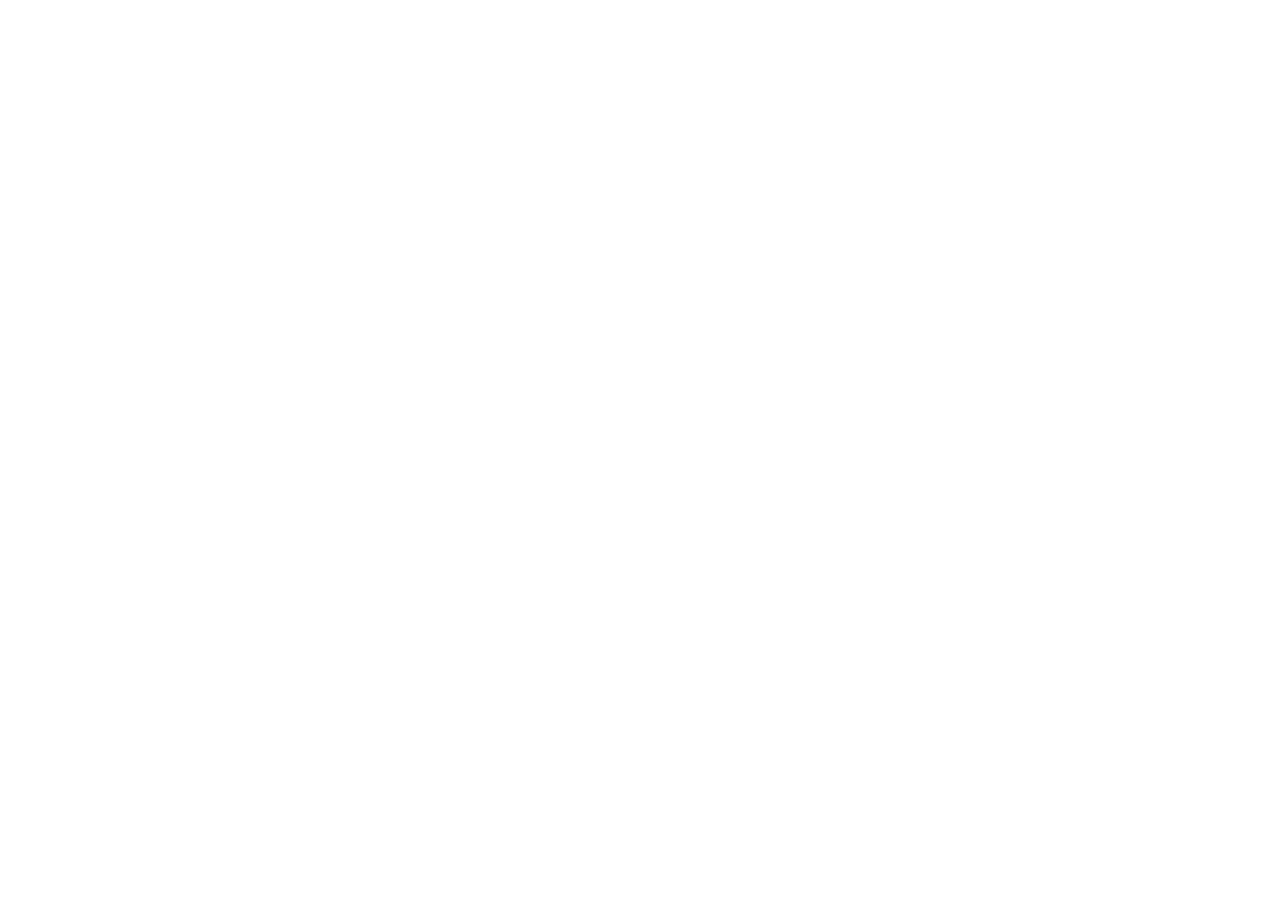
==== index.html @ 4b939499 "" ====
<html>
  <head>
    <script src="https://cdnjs.cloudflare.com/ajax/libs/p5.js/0.7.1/p5.min.js"></script>
    <script src="https://cdnjs.cloudflare.com/ajax/libs/p5.js/0.7.1/addons/p5.dom.min.js"></script>
    <script src="https://cdnjs.cloudflare.com/ajax/libs/p5.js/0.7.1/addons/p5.sound.min.js"></script>
    <link rel="stylesheet" type="text/css" href="style.css">
  </head>
  <body>
    <script src="sketch.js"></script>
  </body>
</html>
---- style.css ----
html, body {
  margin: 0;
  padding: 0;
}
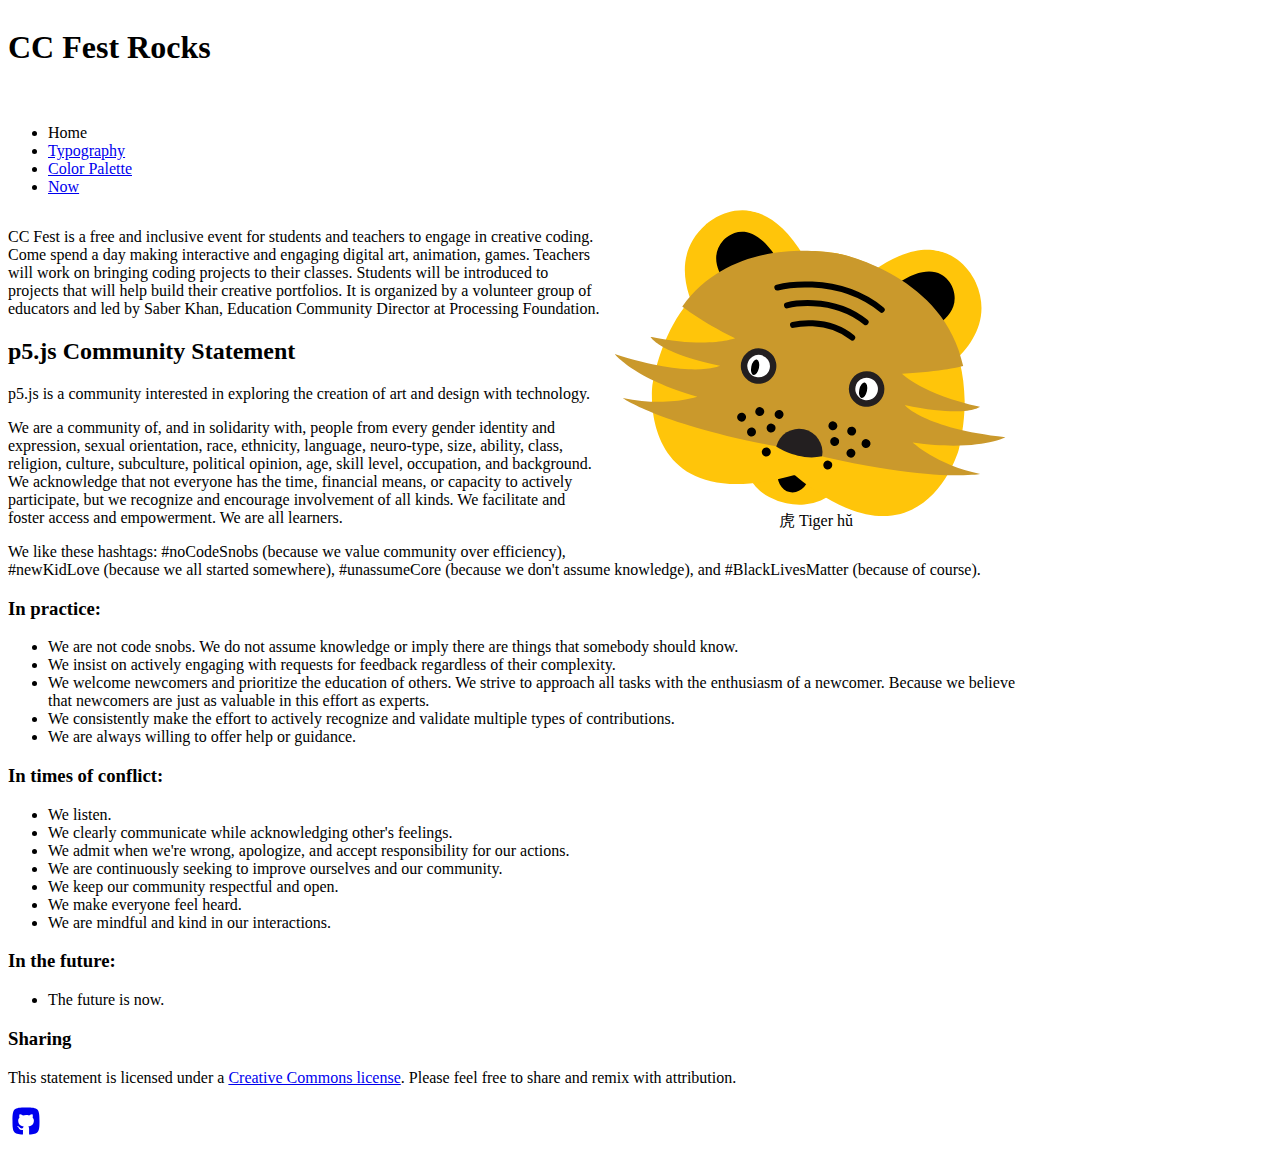
==== commit 9ae489ac: "🍉🍔 Checkpoint ./index.html:1792996/10793 ./.glitch-assets:1792996/2345 ./style.css:1792996/4829" ====
--- a/index.html
+++ b/index.html
@@ -1,11 +1,253 @@
-<html>
+<!doctype html>
+
+<html lang="en">
+
   <head>
-    <script src="https://cdnjs.cloudflare.com/ajax/libs/p5.js/0.7.1/p5.min.js"></script>
-    <script src="https://cdnjs.cloudflare.com/ajax/libs/p5.js/0.7.1/addons/p5.dom.min.js"></script>
-    <script src="https://cdnjs.cloudflare.com/ajax/libs/p5.js/0.7.1/addons/p5.sound.min.js"></script>
-    <link rel="stylesheet" type="text/css" href="style.css">
+    <meta charset="utf-8">
+    <meta name="viewport" content="width=device-width, initial-scale=1.0" />
+    <link rel="stylesheet" href="css/styles.css">
+    <title>CC Fest</title>
+
+    <style>
+    
+      body {
+        display: grid;
+        grid-template-columns: 1fr;
+        grid-template-areas: 
+          "🐈"
+          "🐱"
+          "🎃"
+          "🦶";
+        min-height: 100vh;
+        max-width: 80vw;
+      }
+
+      @media (min-width: 30em) {
+        body {
+        grid-template-columns: 1fr 3fr 2fr;
+        grid-template-areas: 
+          "🐈 🐈 🌝"
+          "🐱 🐱 🐅"
+          "🎃 🎃 🎃"
+          "🦶 🦶 🦶";
+        }
+      }
+
+      header {
+        grid-area: 🐈;
+      }
+
+      .moon {
+        grid-area: 🌝;
+      }
+      nav {
+        grid-area: 🐱;
+      }
+
+      main {
+        grid-area: 🎃;
+       
+      }
+      
+      footer {
+        grid-area: 🦶;
+      }
+
+      .moon {
+        width: 100px;
+        height: 100px;
+        z-index: 10;
+        background-color: var(--color-lilac);
+        border-radius: var(--border-radius-circle);
+        animation: moon-rise var(--duration-long) ease-in;
+      }
+
+      figure {
+        float: right;
+        margin: 1em;
+        shape-margin: 3em;
+        /* shape-outside: circle(); */
+        shape-outside: url(tiger.svg);
+      }
+
+      figcaption {
+        font-size: var(--font-size);
+        text-align: center;
+      }
+
+      .tiger {
+        width: 125px;
+        animation: tiger-head 3s ease;
+        transform: rotate(12deg);
+      }
+
+      @media (min-width: 30em)  {
+        .tiger {
+          width: 400px;
+        }
+
+        figcaption {
+          font-size: var(--font-size-display);
+        }
+      }  
+
+      @media (prefers-reduced-motion: reduce) {
+        .moon {
+        animation: none;
+        }
+      }
+
+      @keyframes moon-rise {
+      from {
+        opacity: 0;
+        transform: translateX(0px) translateY(-200px);
+      }
+
+      to {
+        opacity: 1;
+        transform: translateX(0px) translateY(0px);
+      }
+      }
+
+      @keyframes tiger-head {
+      from {
+        transform: scale(0.4) rotate(0deg);
+      }
+
+      to {
+        transform: scale(1) rotate(12deg);
+        }
+      }
+    
+    </style>
+
   </head>
+
   <body>
-    <script src="sketch.js"></script>
+   	
+    <header>
+      <h1>CC Fest Rocks</h1>
+    </header>
+    
+    <nav>
+      <ul>
+        <li>Home</li>
+        <li><a href="typography/index.html">Typography</a></li>
+        <li><a href="colors/index.html">Color Palette</a></li>
+        <li><a href="now/index.html">Now</a></li>
+      </ul>
+    </nav>
+
+    <main>
+        <figure>
+         
+            <svg class="tiger" data-name="tiger" xmlns="http://www.w3.org/2000/svg" viewBox="0 0 133.64 93.06">
+              <g class="ear-left">
+                <path class="ear-left-outer" d="M30.63,43.81s-23.1-18-9.72-36.26c0,0,15.91-22.75,40.08,10.74Z" fill="#ffc50a"/>
+                <path class="ear-left-inner" d="M34.23,27.22S22.55,20.3,27.77,11.4c0,0,6.15-11.07,19.16,2.76Z"/>
+              </g>
+              <g class="ear-right">
+                <path class="ear-right-outer" d="M103.32,43.81s23.09-18,9.71-36.26c0,0-15.91-22.75-40.07,10.74Z" fill="#ffc50a"/>
+                <path class="ear-right-inner" d="M99.71,27.22s11.69-6.92,6.47-15.82c0,0-6.16-11.07-19.17,2.76Z"/>
+              </g>
+              <ellipse cx="66.54" cy="81.77" rx="15.71" ry="11.3" fill="#ffc50a"/>
+              <ellipse class="tongue" cx="66.88" cy="82.83" rx="5.33" ry="6.33"/>
+              <path class="face-fur" d="M67.31,83.2c-48.9,25.67-52.74-19.62-52.74-19.62C13.51,7.22,66.9,7.83,66.9,7.83h-.54s53.89-.61,52.84,55.75c0,0-3,45.29-51.89,19.63Z" fill="#ffc50a"/>
+              <path class="face" d="M66.44,74.92c45,1.87,61.45-4.91,61.45-4.91-15,0-24.25-5.61-24.25-5.61,21.75-1.4,30-8.18,30-8.18-27.42,2.8-35.25-3.51-35.25-3.51,21.25,0,24.75-4.67,24.75-4.67-19.5,0-27.75-5.38-27.75-5.38,12.75-3.27,19.45-6.73,19.45-6.73-12.51-28.48-48-28.1-48-28.1h.06s-35.54-.38-48,28.1c0,0,6.7,3.46,19.45,6.73,0,0-8.25,5.38-27.75,5.38,0,0,3.5,4.67,24.75,4.67,0,0-7.83,6.31-35.25,3.51,0,0,8.25,6.78,30,8.18C30,64.4,20.75,70,5.75,70c0,0,15.75,6.78,60.75,4.91Z" fill="#ca992c"/>
+              <g class="stripes">
+                <path d="M48.64,23.16s17.91-9,35.67,0" fill="none" stroke="#000" stroke-linecap="round" stroke-miterlimit="10" stroke-width="2"/>
+                <path d="M53.05,28.33s13.48-6.77,26.86,0" fill="none" stroke="#000" stroke-linecap="round" stroke-miterlimit="10" stroke-width="2"/>
+                <path d="M56.37,34.29s10.15-5.1,20.22,0" fill="none" stroke="#000" stroke-linecap="round" stroke-miterlimit="10" stroke-width="2"/>
+              </g>
+              <g class="eye-left">
+                <circle class="pupil-left" cx="47.98" cy="50.12" r="5.94" fill="#231f20"/>
+                <ellipse class="sclera-left" cx="47.98" cy="50.12" rx="3.79" ry="3.74" fill="#fff"/>
+                <ellipse class="eyelid-left" cx="46.93" cy="50.76" rx="1.3" ry="2.63"/>
+              </g>
+              <path class="nose" d="M75,75.21a7.84,7.84,0,0,0-15.67,0S67.58,78.59,75,75.21Z" fill="#231f20"/>
+              <g class="whiskers-left">
+                <g>
+                  <circle cx="56.36" cy="69.51" r="1.5"/>
+                  <circle cx="58.03" cy="64.5" r="1.5"/>
+                  <circle cx="51.52" cy="64.92" r="1.5"/>
+                  <circle cx="50.24" cy="72.17" r="1.5"/>
+                  <circle cx="45.97" cy="68" r="1.5"/>
+                </g>
+                <circle cx="56.46" cy="77.67" r="1.5"/>
+              </g>
+              <g class="whiskers-right">
+                <circle cx="77.46" cy="77.67" r="1.5"/>
+                <g>
+                  <circle cx="78.08" cy="69.51" r="1.5"/>
+                  <circle cx="76.41" cy="64.5" r="1.5"/>
+                  <circle cx="82.92" cy="64.92" r="1.5"/>
+                  <circle cx="84.2" cy="72.17" r="1.5"/>
+                  <circle cx="88.47" cy="68" r="1.5"/>
+                </g>
+              </g>
+              <g class="eye-right">
+                <circle class="pupil-right" cx="84.88" cy="50.12" r="5.94" fill="#231f20"/>
+                <ellipse class="sclera-right" cx="84.88" cy="50.12" rx="3.79" ry="3.74" fill="#fff"/>
+                <ellipse class="eyelid-right" cx="83.82" cy="50.76" rx="1.3" ry="2.63"/>
+              </g>
+          </svg>
+    
+          <figcaption>虎 Tiger hŭ</figcaption>
+          </figure>
+        <p>CC Fest is a free and inclusive event for students and teachers to engage in creative coding. Come spend a day making interactive and engaging digital art, animation, games. Teachers will work on bringing coding  projects to their classes. Students will be introduced to projects that will help build their creative portfolios. It is organized by a volunteer group of educators and led by Saber Khan, Education Community Director at Processing Foundation. </p>
+
+        <h2 class="community-title">p5.js Community Statement </h2>
+        <p>p5.js is a community interested in exploring the creation of art and design with technology.</p>
+
+        <p>We are a community of, and in solidarity with, people from every gender identity and expression, sexual orientation, race, ethnicity, language, neuro-type, size, ability, class, religion, culture, subculture, political opinion, age, skill level, occupation, and background. We acknowledge that not everyone has the time, financial means, or capacity to actively participate, but we recognize and encourage involvement of all kinds. We facilitate and foster access and empowerment. We are all learners.
+        </p>
+
+        <p>We like these hashtags: #noCodeSnobs (because we value community over efficiency), #newKidLove (because we all started somewhere), #unassumeCore (because we don't assume knowledge), and #BlackLivesMatter (because of course).
+        </p>
+
+        <h3 id="in-practice">In practice:</h3>
+        <ul aria-labelledby="in-practice">
+          <li> We are not code snobs. We do not assume knowledge or imply there are things that somebody should know.  </li>
+          <li>We insist on actively engaging with requests for feedback regardless of their complexity. </li>
+          <li>We welcome newcomers and prioritize the education of others. We strive to approach all tasks with the enthusiasm of a newcomer. Because we believe that newcomers are just as valuable in this effort as experts. </li>
+          <li>We consistently make the effort to actively recognize and validate multiple types of contributions. </li>
+          <li>We are always willing to offer help or guidance. </li>
+        </ul>
+
+        <h3 id="in-conflict">In times of conflict:</h3>
+        <ul aria-labelledby="in-conflict">
+          <li>We listen.</li>
+          <li>We clearly communicate while acknowledging other's feelings.</li>
+          <li>We admit when we're wrong, apologize, and accept responsibility for our actions.</li>
+          <li>We are continuously seeking to improve ourselves and our community.</li>
+          <li>We keep our community respectful and open. </li>
+          <li>We make everyone feel heard.</li>
+          <li>We are mindful and kind in our interactions.</li>
+        </ul>
+
+        <h3 id="in-future">In the future:</h3>
+        <ul aria-labelledby="in-future">
+          <li>The future is now.</li>
+        </ul>
+
+        <h3 id="sharing">Sharing</h3>
+        <p>This statement is licensed under a <a href="https://creativecommons.org/licenses/by-sa/4.0/">Creative Commons license</a>. Please feel free to share and remix with attribution.</p>
+      
+        
+    </main>
+    <aside>
+        <div class="moon" aria-hidden="true"></div>
+    </aside>
+    <footer>
+        <a href="https://github.com/scottgruber/ccfest-2019">
+        <svg xmlns="http://www.w3.org/2000/svg" width="36" height="36" fill="currentColor" fill-rule="evenodd" stroke-linejoin="round" stroke-miterlimit="1.414" aria-label="github" clip-rule="evenodd" viewBox="0 0 32 32">
+          <path d="M18.837 27.966C27.179 27.725 28 25.969 28 16 28 5 27 4 16 4S4 5 4 16c0 9.995.826 11.734 9.228 11.968a.503.503 0 00.1-.321c0-.25-.01-2.816-.015-3.699-3.037.639-3.678-1.419-3.678-1.419-.497-1.222-1.213-1.548-1.213-1.548-.991-.656.075-.643.075-.643 1.096.075 1.673 1.091 1.673 1.091.974 1.617 2.556 1.15 3.178.879.099-.683.381-1.15.693-1.414-2.425-.267-4.974-1.175-4.974-5.23 0-1.155.426-2.099 1.124-2.839-.113-.268-.487-1.344.107-2.8 0 0 .917-.285 3.003 1.084a10.755 10.755 0 012.734-.356c.927.004 1.861.121 2.734.356 2.085-1.369 3-1.084 3-1.084.596 1.456.221 2.532.108 2.8.7.74 1.123 1.684 1.123 2.839 0 4.065-2.553 4.96-4.986 5.221.392.327.741.973.741 1.96a1298.915 1298.915 0 01-.013 4.802c0 .109.029.224.095.319z"/>
+        </svg>
+      </a>
+    
+    
+      
+    </footer>
   </body>
-</html>
+
+</html>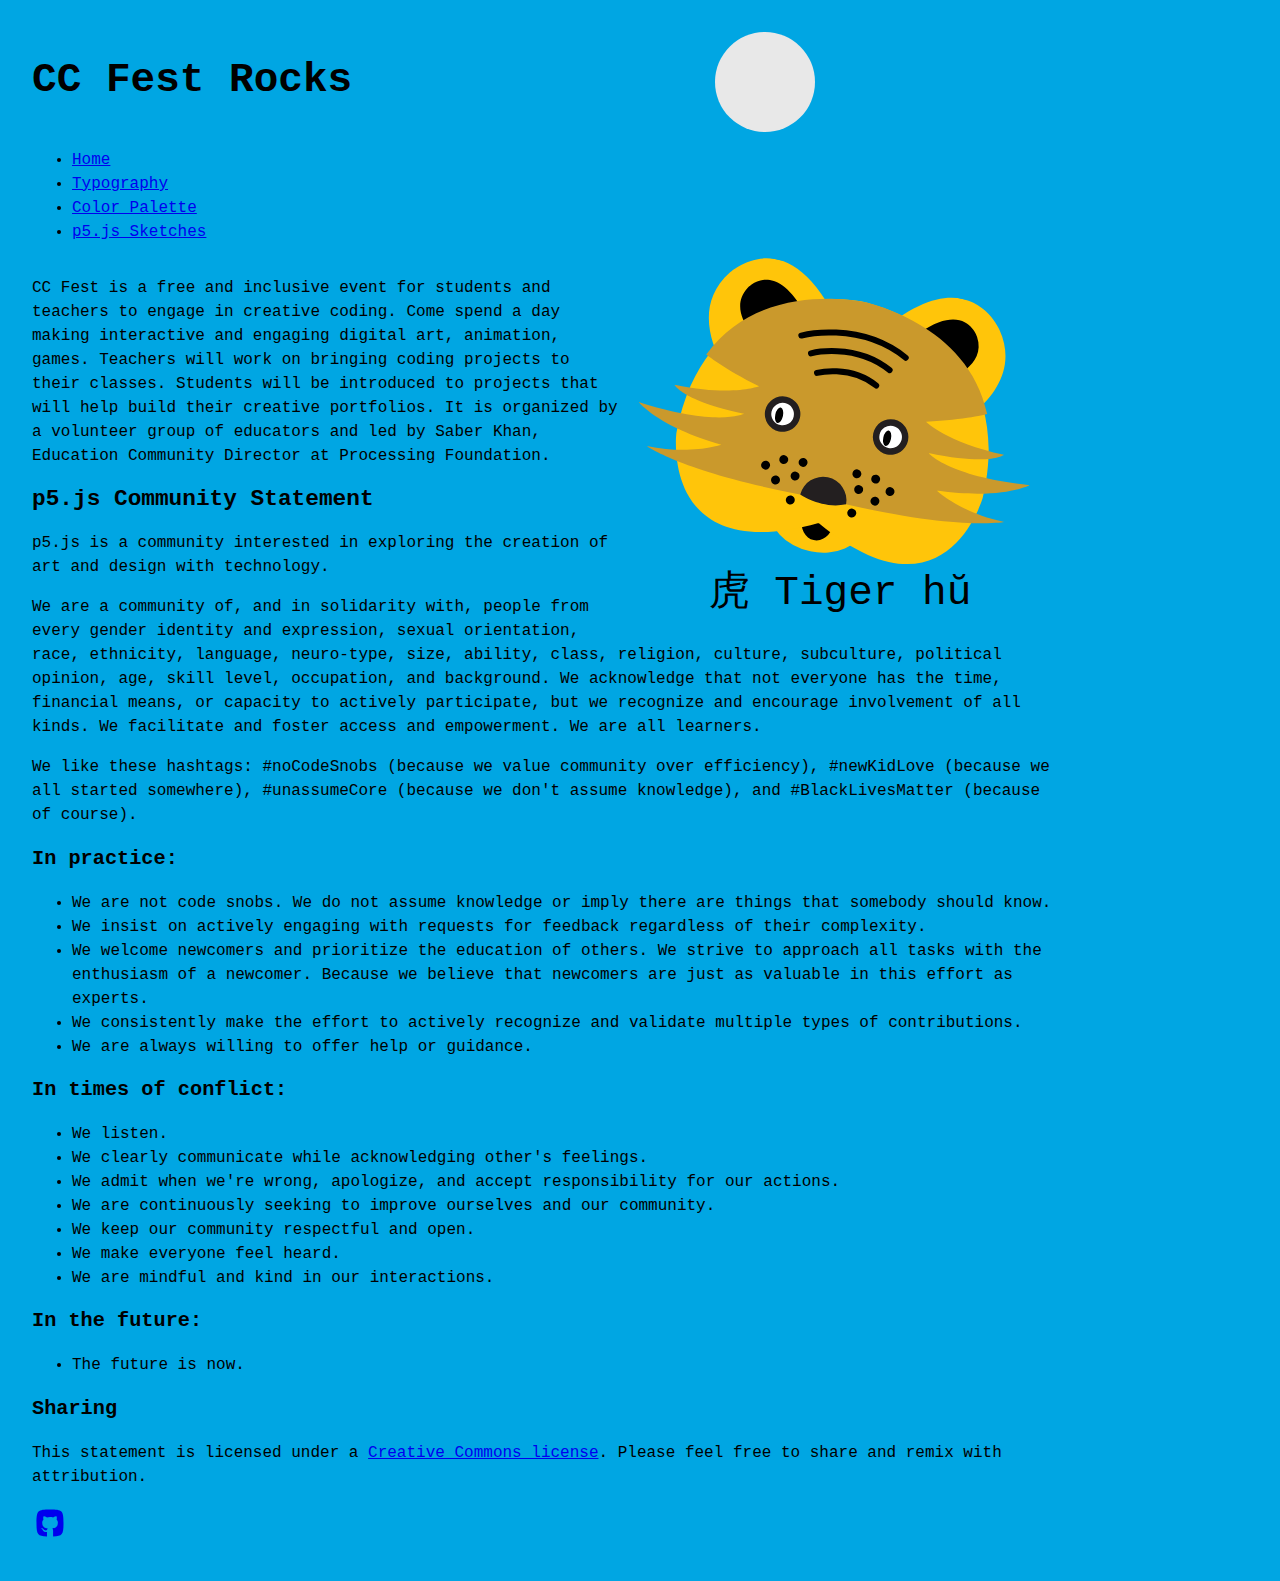
==== commit f203b537: "🏐👙 Checkpoint ./color.html:1792996/14954 ./typography.html:1792996/10833 ./index.html:1792996/474 ./" ====
--- a/index.html
+++ b/index.html
@@ -5,7 +5,7 @@
   <head>
     <meta charset="utf-8">
     <meta name="viewport" content="width=device-width, initial-scale=1.0" />
-    <link rel="stylesheet" href="css/styles.css">
+    <link rel="stylesheet" href="style.css">
     <title>CC Fest</title>
 
     <style>
@@ -67,7 +67,7 @@
         margin: 1em;
         shape-margin: 3em;
         /* shape-outside: circle(); */
-        shape-outside: url(tiger.svg);
+        shape-outside: url(assets/tiger.svg);
       }
 
       figcaption {
@@ -131,10 +131,10 @@
     
     <nav>
       <ul>
-        <li>Home</li>
-        <li><a href="typography/index.html">Typography</a></li>
-        <li><a href="colors/index.html">Color Palette</a></li>
-        <li><a href="now/index.html">Now</a></li>
+        <li><a href="index.html">Home</a></li>
+        <li><a href="typography.html">Typography</a></li>
+        <li><a href="color.html">Color Palette</a></li>
+        <li><a href="sketch.html">p5.js Sketches</a></li>
       </ul>
     </nav>
 
--- a/style.css
+++ b/style.css
@@ -0,0 +1,246 @@
+@charset "UTF-8";
+
+:root {
+
+  --color-blue: #00a6e3;
+  --color-lilac: #e8e8e8;
+  --color-electric-blue: #0096db;
+  --color-concord: #7d7d7d;
+  --color-tangerine: #ffd100;
+  --color-dark-pastel-green: #00bd30;
+  --color-reno-sand: #a6660f;
+  --color-golden-yellow: #ffde00;
+
+  --color-black: #000;
+  --color-black-90: #1a1a1a;
+  --color-black-80: #333;
+  --color-black-70: #4d4d4d;
+  --color-black-60: #666;
+  --color-black-50: #808080;
+  --color-black-40: #999;
+  --color-black-30: #b3b3b3;
+  --color-black-20: #ccc;
+  --color-black-10: #e6e6e6;
+  --color-white: #fff;
+  
+  /* --font-family: 'Nunito', Helvetica, Arial, sans-serif; */
+  --font-family: var(--font-family-mono);
+  --font-family-display: var(--font-family-mono);
+  --font-family-system: -apple-system, BlinkMacSystemFont, "helvetica neue", helvetica, Ubuntu, roboto, noto, segoe ui, arial, sans-serif;
+  --font-family-mono: Menlo, Consolas, Monaco, "Liberation Mono", "Lucida Console", monospace;
+  
+  --font-weight-thin: 200;
+  --font-weight-light: 300;
+  --font-weight: 400;
+  --font-weight-medium: 500;
+  --font-weight-semi-bold: 600;
+  --font-weight-bold: 700;
+  --font-weight-xbold: 800;
+  --font-weight-black: 900;
+  
+  /* Type scale  major second */
+  --text-scale-ratio: 1.125;
+
+  --font-size-xxxx-display: 4.624rem;
+  --font-size-xxx-display: 4.11rem;
+  --font-size-xx-display: 3.653rem;
+  --font-size-x-display: 2.887rem;
+  --font-size-display: 2.566rem;
+  --font-size-xxxx-large: 2.027rem;
+  --font-size-xxx-large: 1.802rem;
+  --font-size-xx-large: 1.602rem;
+  --font-size-x-large: 1.424rem;
+  --font-size-large: 1.266rem;
+  --font-size-medium: 1.125rem;
+  --font-size: 1rem;
+  --font-size-small: 0.889rem;
+  --font-size-x-small: 0.79rem;
+
+  
+  --line-height-text: 1.5;
+  --line-height-display: 1.125;
+  --line-height-alt: 1.25;
+  --line-height: 1;
+  
+  --border-radius-x-small: .25rem;
+  --border-radius-small: .5rem;
+  --border-radius-medium: .75rem;
+  --border-radius-large: 1rem;
+  --border-radius-circle: 50%;
+  
+
+  --border-width-hairline: 1px;
+  --border-width-thin: 2px;
+  --border-width-thick: 4px;
+  --border: var(--border-width-hairline) solid var(--blue);
+  --border-thick-gold: var(--border-width-thick) solid var(--gold);
+    
+  --max-width: 90rem;
+  --min-width: 60rem;
+  --spacing-x-small: .25rem;
+  --spacing-small: .5rem;
+  --spacing: .75rem;
+  --spacing-medium: 1rem;
+  --spacing-large: 1.5rem;
+  --spacing-xx-small: .125rem;
+  --spacing-x-large: 2rem;
+  --spacing-xx-large: 3rem;
+  
+  --bp-x-small: 18.75em;
+  --bp-small: 30em;
+  --bp-medium: 48em;
+  --bp-large: 64em;
+  --bp-x-large: 75em;
+  --bp-xx-large: 87.5rem;
+
+  --duration-default: 0.25s;
+  --duration-long: 5s;
+}
+
+*,
+*::before,
+*::after {
+  box-sizing: inherit;
+}
+
+body {
+  color: var(--black-80);
+  font-family: var(--font-family);
+  font-size: var(--font-size);
+  line-height: var(--line-height-text);
+  margin: var(--spacing-x-large);
+  max-width: var(--max-width);
+  min-height: 100vh;
+  scroll-behavior: smooth;
+  text-rendering: optimizeSpeed;
+  background: var(--color-blue);
+  
+}
+
+h1,
+h2,
+h3,
+h4,
+h5,
+h6 {
+  font-weight: var(--font-weight-bold);
+}
+
+h1 {
+  font-size: var(--font-size-display);
+  line-height: var(--line-height);
+}
+
+h2 {
+  font-size: var(--font-size-x-large);
+  line-height: var(--line-height-display);
+}
+
+h3 {
+  font-size: var(--font-size-large);
+  line-height: var(--line-height-display);
+}
+
+h4 {
+  font-size: var(--font-size-medium);
+}
+
+h5 {
+  font-size: var(--font-size);
+  line-height: var(--line-height-text);
+}
+
+h6 {
+  font-size: var(--font-size-small);
+  line-height: var(--line-height-text);
+}
+
+p {
+  line-height: var(--line-height-text);
+}
+
+hr {
+  color: var(--black-10);
+}
+
+ul,
+ol {
+  line-height: var(--line-height-text);
+}
+
+figure {
+  margin: 0;
+  padding: 0;
+}
+
+img {
+  max-width: 100%;
+  display: block;
+}
+   
+small {
+  font-size: var(--font-size-x-small);
+}
+
+code,
+pre {
+  font-family: var(--font-family-mono);
+}
+
+input,
+button,
+textarea,
+select {
+  font: inherit;
+}
+
+/* Remove all animations and transitions for people that prefer not to see them */
+@media (prefers-reduced-motion: reduce) {
+  * {
+    animation-duration: 0.01ms !important;
+    animation-iteration-count: 1 !important;
+    transition-duration: 0.01ms !important;
+    scroll-behavior: auto !important;
+  }
+}
+
+.type-sample {
+  font-size: var(--font-size-display);
+}
+
+
+.thin {
+  font-weight: var(--font-weight-thin);
+}
+
+.light {
+  font-weight: var(--font-weight-light);
+}
+
+.regular {
+  font-weight: var(--font-weight);
+}
+
+.medium {
+  font-weight: var(--font-weight-medium);
+}
+
+.semi-bold {
+  font-weight: var(--font-weight-semi-bold);
+}
+
+.bold {
+  font-weight: var(--font-weight-bold);
+}
+
+.xbold {
+  font-weight: var(--font-weight-xbold);
+}
+
+.black {
+  font-weight: var(--font-weight-black);
+}
+
+.italic {
+  font-style: italic;
+}
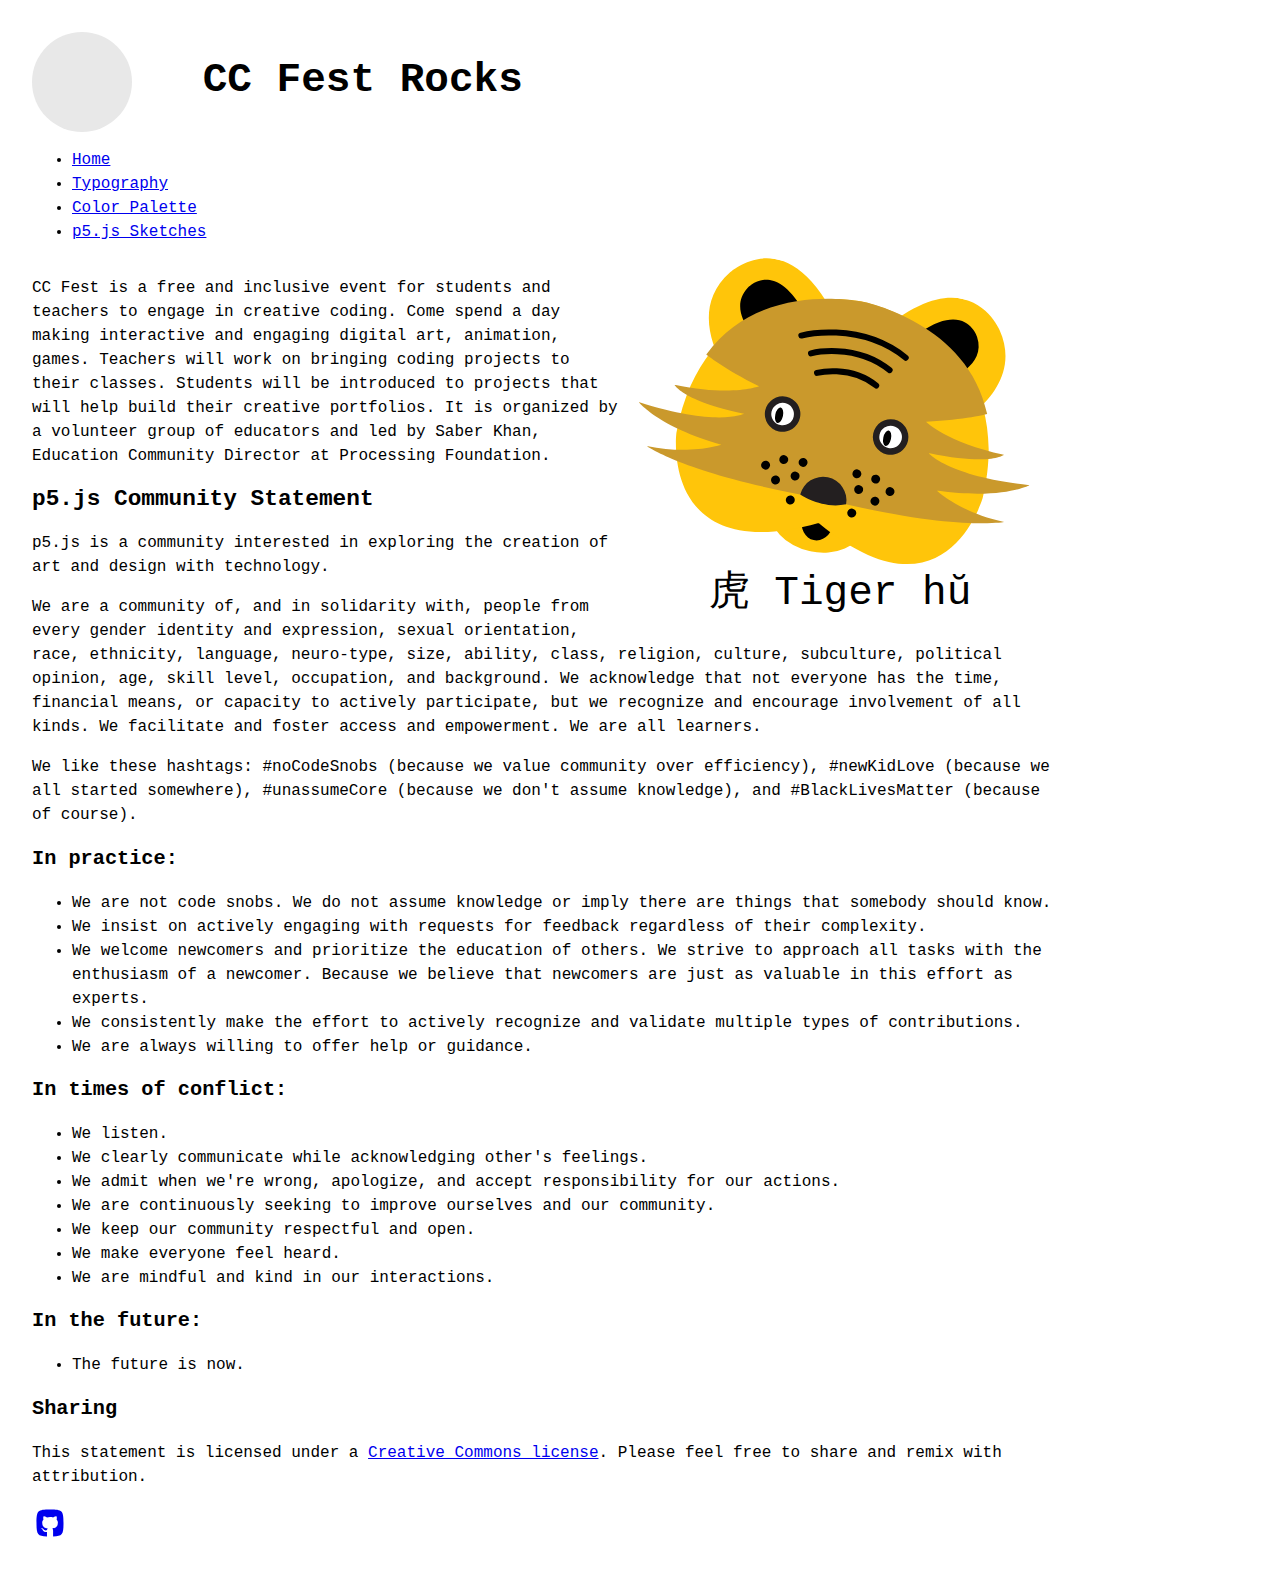
==== commit 10eeca92: "🏵🛀 Checkpoint ./color.html:1792996/528 ./index.html:1792996/109 ./style.css:1792996/9 ./sketch.js:17" ====
--- a/index.html
+++ b/index.html
@@ -26,7 +26,7 @@
         body {
         grid-template-columns: 1fr 3fr 2fr;
         grid-template-areas: 
-          "🐈 🐈 🌝"
+          "🌝 🐈 🐈"
           "🐱 🐱 🐅"
           "🎃 🎃 🎃"
           "🦶 🦶 🦶";
@@ -67,7 +67,7 @@
         margin: 1em;
         shape-margin: 3em;
         /* shape-outside: circle(); */
-        shape-outside: url(assets/tiger.svg);
+        shape-outside: url(https://cdn.glitch.com/876953c2-09db-4226-b06b-2fb6fe7bff8a%2Ftiger.svg?v=1572201824160);
       }
 
       figcaption {
--- a/style.css
+++ b/style.css
@@ -113,7 +113,7 @@
   min-height: 100vh;
   scroll-behavior: smooth;
   text-rendering: optimizeSpeed;
-  background: var(--color-blue);
+  background: var(--color-white);
   
 }
 
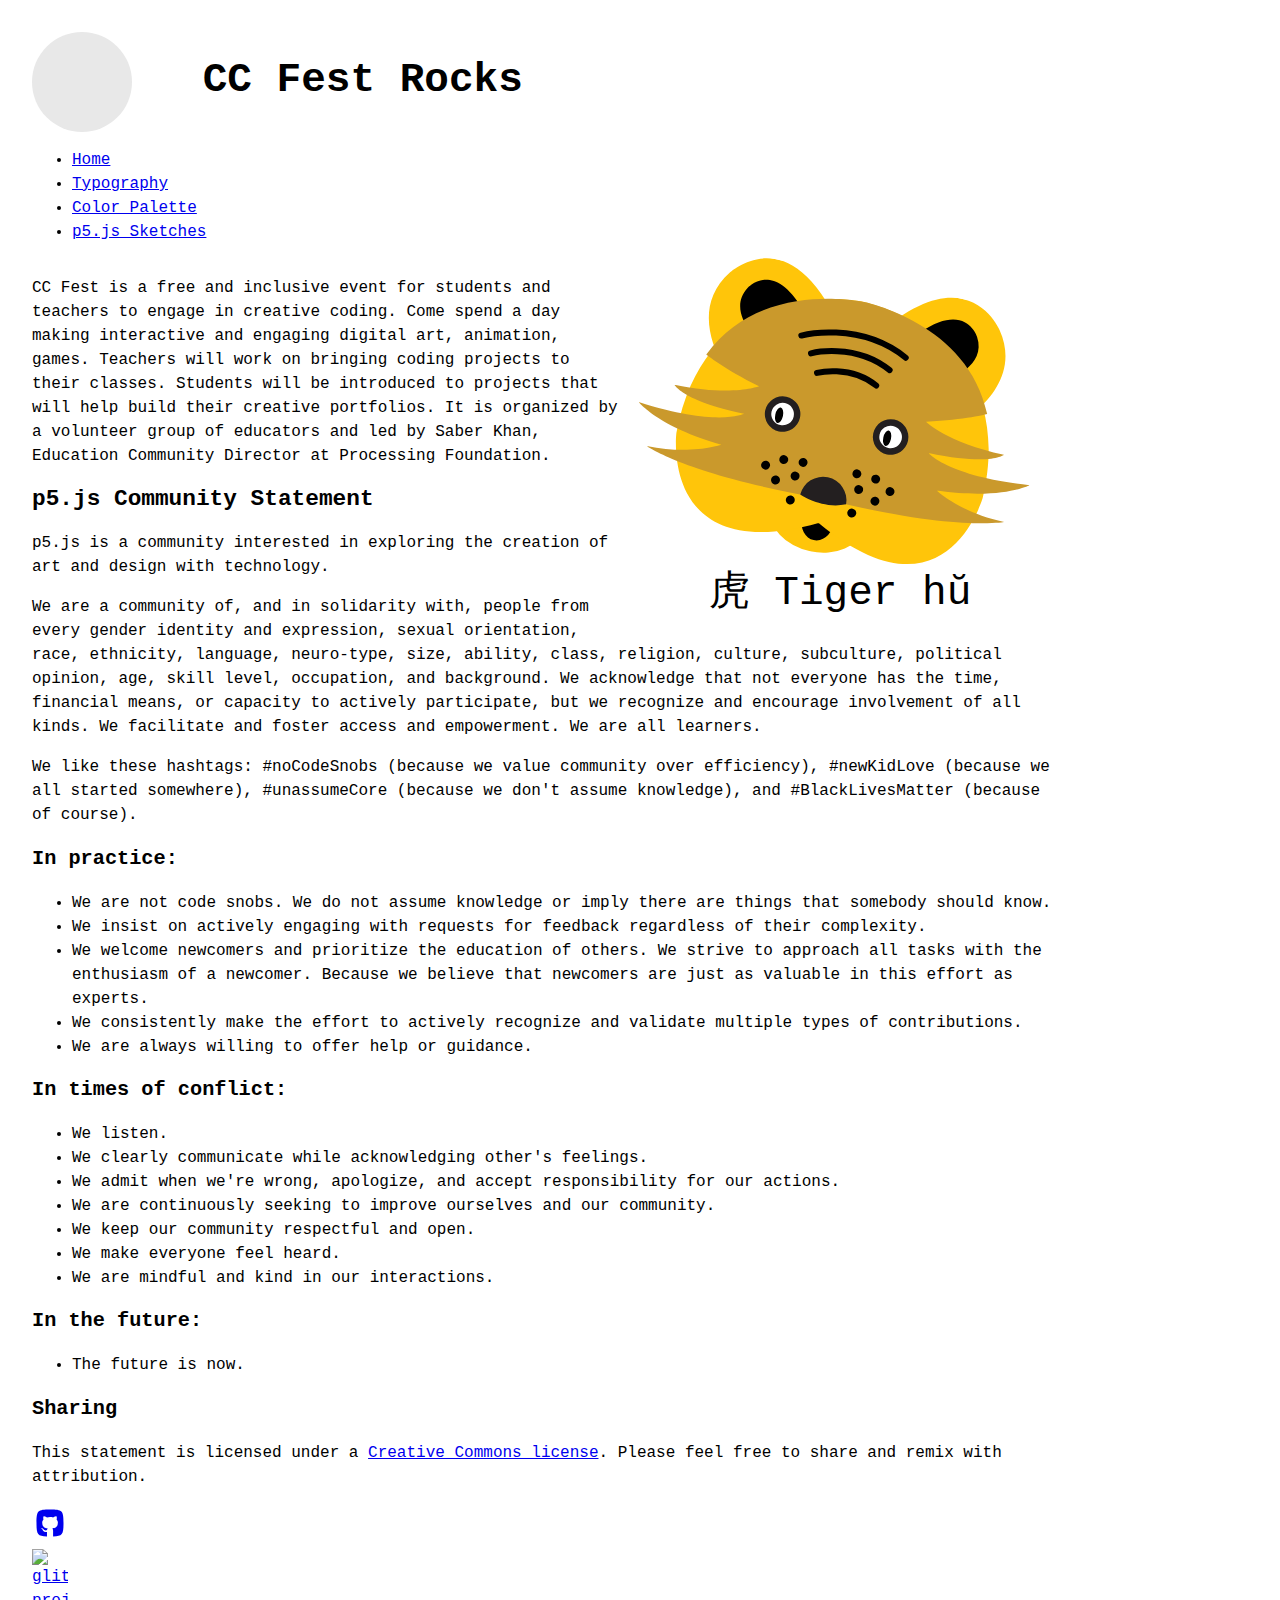
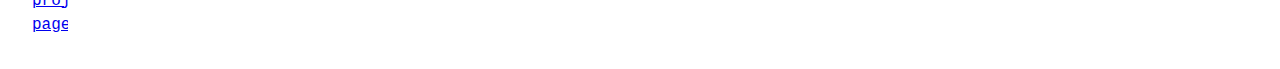
==== commit f74f0e3a: "⛹🌆 Updated with Glitch" ====
--- a/index.html
+++ b/index.html
@@ -239,13 +239,15 @@
         <div class="moon" aria-hidden="true"></div>
     </aside>
     <footer>
-        <a href="https://github.com/scottgruber/ccfest-2019">
+        <a href="https://github.com/scottgruber/ccfest-rocks-la">
         <svg xmlns="http://www.w3.org/2000/svg" width="36" height="36" fill="currentColor" fill-rule="evenodd" stroke-linejoin="round" stroke-miterlimit="1.414" aria-label="github" clip-rule="evenodd" viewBox="0 0 32 32">
           <path d="M18.837 27.966C27.179 27.725 28 25.969 28 16 28 5 27 4 16 4S4 5 4 16c0 9.995.826 11.734 9.228 11.968a.503.503 0 00.1-.321c0-.25-.01-2.816-.015-3.699-3.037.639-3.678-1.419-3.678-1.419-.497-1.222-1.213-1.548-1.213-1.548-.991-.656.075-.643.075-.643 1.096.075 1.673 1.091 1.673 1.091.974 1.617 2.556 1.15 3.178.879.099-.683.381-1.15.693-1.414-2.425-.267-4.974-1.175-4.974-5.23 0-1.155.426-2.099 1.124-2.839-.113-.268-.487-1.344.107-2.8 0 0 .917-.285 3.003 1.084a10.755 10.755 0 012.734-.356c.927.004 1.861.121 2.734.356 2.085-1.369 3-1.084 3-1.084.596 1.456.221 2.532.108 2.8.7.74 1.123 1.684 1.123 2.839 0 4.065-2.553 4.96-4.986 5.221.392.327.741.973.741 1.96a1298.915 1298.915 0 01-.013 4.802c0 .109.029.224.095.319z"/>
         </svg>
       </a>
-    
-    
+      
+        <a href="https://glitch.com/~ccfest-rocks-la">
+        <img src="https://cdn.glitch.com/876953c2-09db-4226-b06b-2fb6fe7bff8a%2Fglitch-logo-day.svg?v=1572204548844" style="width: 36px;height: auto;" alt="glitch project page">    
+        </a>
       
     </footer>
   </body>
--- a/style.css
+++ b/style.css
@@ -23,7 +23,7 @@
   --color-black-10: #e6e6e6;
   --color-white: #fff;
   
-  /* --font-family: 'Nunito', Helvetica, Arial, sans-serif; */
+  --font-family-alt: 'Nunito', Helvetica, Arial, sans-serif;
   --font-family: var(--font-family-mono);
   --font-family-display: var(--font-family-mono);
   --font-family-system: -apple-system, BlinkMacSystemFont, "helvetica neue", helvetica, Ubuntu, roboto, noto, segoe ui, arial, sans-serif;
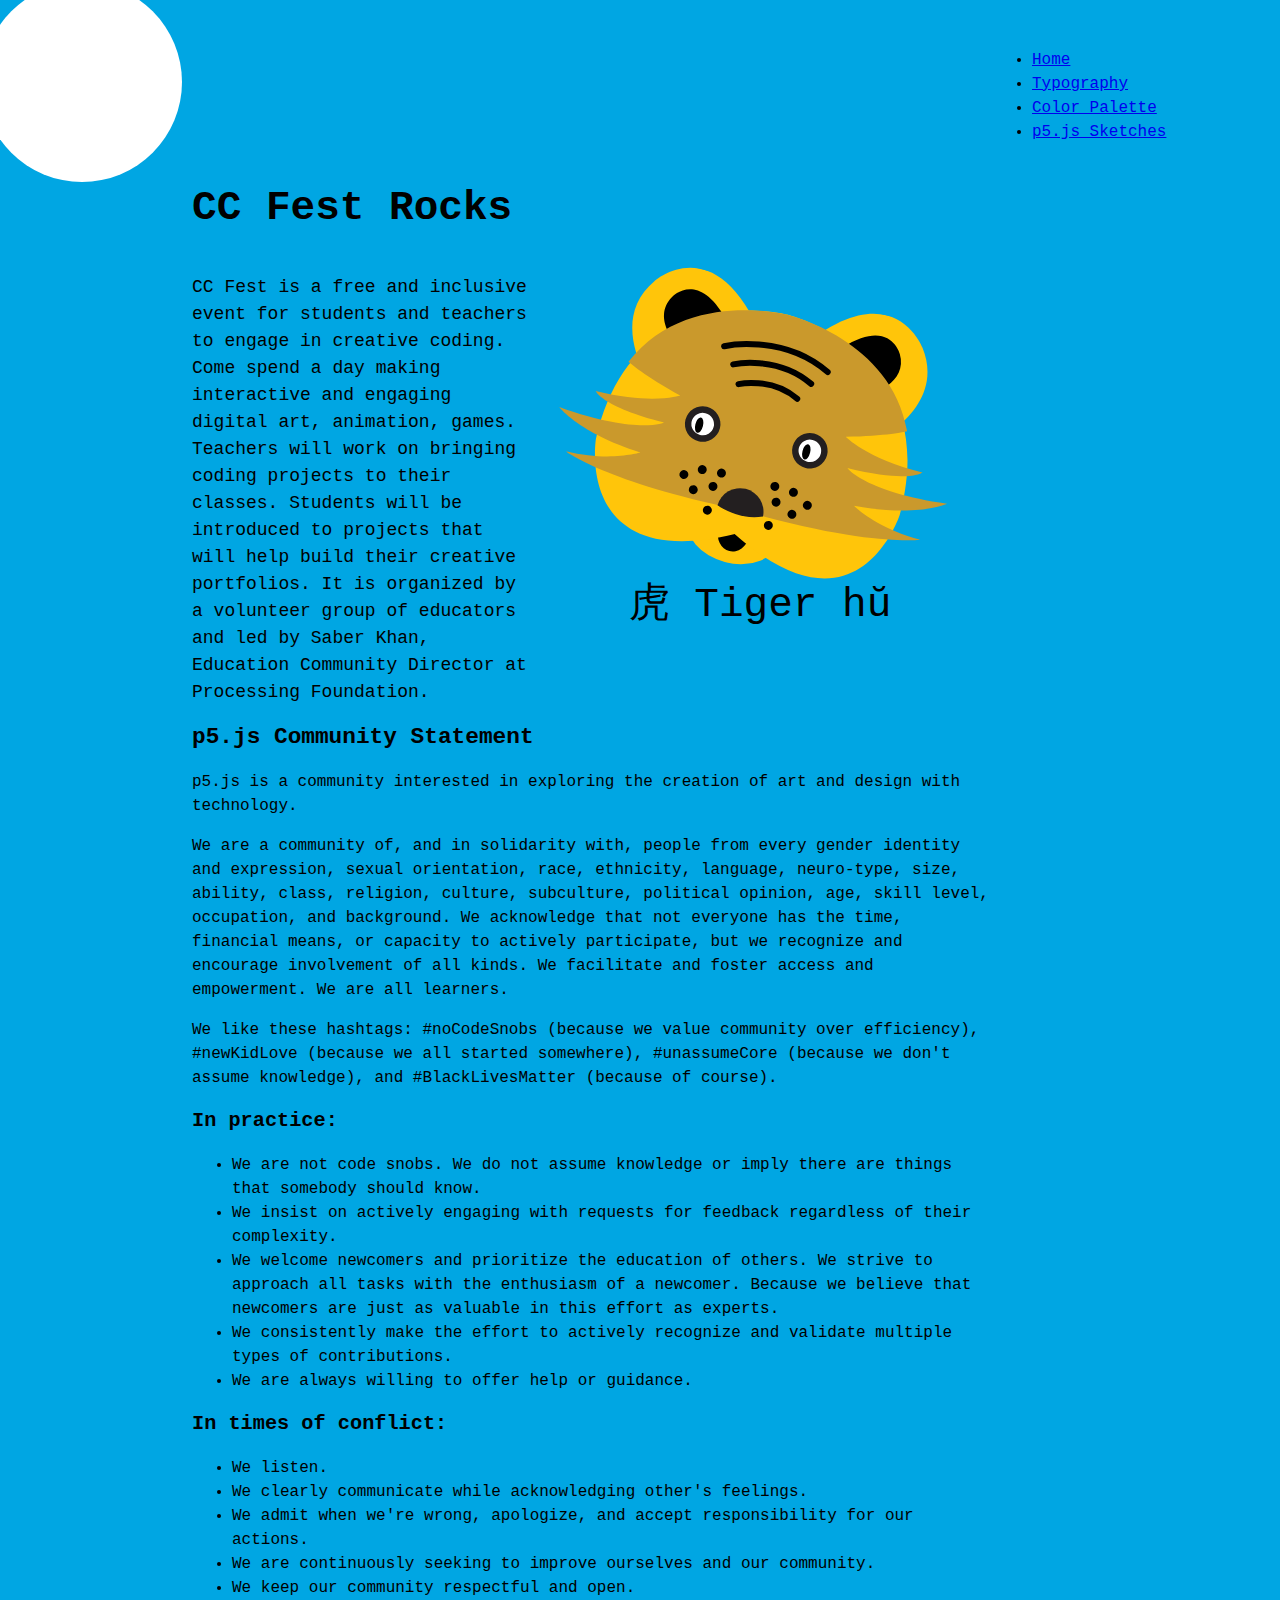
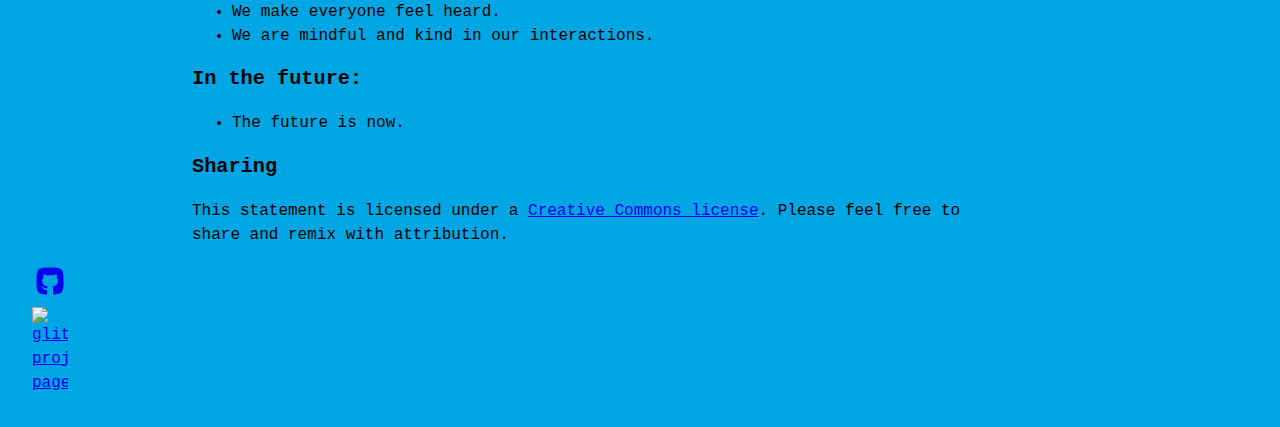
==== commit 74d806ee: "💇💝 Updated with Glitch #2" ====
--- a/index.html
+++ b/index.html
@@ -14,22 +14,23 @@
         display: grid;
         grid-template-columns: 1fr;
         grid-template-areas: 
+          "🐱"
           "🐈"
-          "🐱"
           "🎃"
           "🦶";
         min-height: 100vh;
-        max-width: 80vw;
+        min-width: 100vw;
+        background-color: var(--color-blue);
       }
 
       @media (min-width: 30em) {
         body {
-        grid-template-columns: 1fr 3fr 2fr;
+        grid-template-columns: 1fr 4fr 1fr 2fr;
         grid-template-areas: 
-          "🌝 🐈 🐈"
-          "🐱 🐱 🐅"
-          "🎃 🎃 🎃"
-          "🦶 🦶 🦶";
+          "🌝 . . 🐱"
+          ". 🐈 🐈 🐈"
+          ". 🎃 🎃 ."
+          "🦶 🦶 🦶 .";
         }
       }
 
@@ -40,6 +41,7 @@
       .moon {
         grid-area: 🌝;
       }
+      
       nav {
         grid-area: 🐱;
       }
@@ -56,18 +58,20 @@
       .moon {
         width: 100px;
         height: 100px;
-        z-index: 10;
-        background-color: var(--color-lilac);
-        border-radius: var(--border-radius-circle);
-        animation: moon-rise var(--duration-long) ease-in;
+        transform: scale(2.0);
+        z-index: -1;
+        background-color: var(--color-white);
+        border-radius: 50%;
+        animation: moon-rise 5s ease-in;
       }
 
       figure {
         float: right;
-        margin: 1em;
+        margin: 2em;
         shape-margin: 3em;
         /* shape-outside: circle(); */
         shape-outside: url(https://cdn.glitch.com/876953c2-09db-4226-b06b-2fb6fe7bff8a%2Ftiger.svg?v=1572201824160);
+      
       }
 
       figcaption {
@@ -78,7 +82,8 @@
       .tiger {
         width: 125px;
         animation: tiger-head 3s ease;
-        transform: rotate(12deg);
+        transform: rotate(14deg);
+        
       }
 
       @media (min-width: 30em)  {
@@ -100,12 +105,14 @@
       @keyframes moon-rise {
       from {
         opacity: 0;
-        transform: translateX(0px) translateY(-200px);
+        transform: scale(0.4) translateX(0px) translateY(0px);
+        background-color: var(--color-tangerine);
       }
 
       to {
         opacity: 1;
-        transform: translateX(0px) translateY(0px);
+        transform: scale(2.0) translateX(0px) translateY(0px);
+        background-color: var(--color-white);
       }
       }
 
@@ -115,16 +122,19 @@
       }
 
       to {
-        transform: scale(1) rotate(12deg);
-        }
-      }
+        transform: scale(1) rotate(14deg);
+        }
+      }
+      
+      
     
     </style>
 
   </head>
 
   <body>
-   	
+   	<div class="moon" aria-hidden="true"></div>
+    
     <header>
       <h1>CC Fest Rocks</h1>
     </header>
@@ -194,14 +204,13 @@
     
           <figcaption>虎 Tiger hŭ</figcaption>
           </figure>
-        <p>CC Fest is a free and inclusive event for students and teachers to engage in creative coding. Come spend a day making interactive and engaging digital art, animation, games. Teachers will work on bringing coding  projects to their classes. Students will be introduced to projects that will help build their creative portfolios. It is organized by a volunteer group of educators and led by Saber Khan, Education Community Director at Processing Foundation. </p>
+        <p class="standfirst">CC Fest is a free and inclusive event for students and teachers to engage in creative coding. Come spend a day making interactive and engaging digital art, animation, games. Teachers will work on bringing coding  projects to their classes. Students will be introduced to projects that will help build their creative portfolios. It is organized by a volunteer group of educators and led by Saber Khan, Education Community Director at Processing Foundation. </p>
 
         <h2 class="community-title">p5.js Community Statement </h2>
         <p>p5.js is a community interested in exploring the creation of art and design with technology.</p>
 
         <p>We are a community of, and in solidarity with, people from every gender identity and expression, sexual orientation, race, ethnicity, language, neuro-type, size, ability, class, religion, culture, subculture, political opinion, age, skill level, occupation, and background. We acknowledge that not everyone has the time, financial means, or capacity to actively participate, but we recognize and encourage involvement of all kinds. We facilitate and foster access and empowerment. We are all learners.
         </p>
-
         <p>We like these hashtags: #noCodeSnobs (because we value community over efficiency), #newKidLove (because we all started somewhere), #unassumeCore (because we don't assume knowledge), and #BlackLivesMatter (because of course).
         </p>
 
@@ -235,9 +244,8 @@
       
         
     </main>
-    <aside>
-        <div class="moon" aria-hidden="true"></div>
-    </aside>
+    
+    
     <footer>
         <a href="https://github.com/scottgruber/ccfest-rocks-la">
         <svg xmlns="http://www.w3.org/2000/svg" width="36" height="36" fill="currentColor" fill-rule="evenodd" stroke-linejoin="round" stroke-miterlimit="1.414" aria-label="github" clip-rule="evenodd" viewBox="0 0 32 32">
--- a/style.css
+++ b/style.css
@@ -105,6 +105,7 @@
 
 body {
   color: var(--black-80);
+  background-color: var(--color-white);
   font-family: var(--font-family);
   font-size: var(--font-size);
   line-height: var(--line-height-text);
@@ -113,7 +114,6 @@
   min-height: 100vh;
   scroll-behavior: smooth;
   text-rendering: optimizeSpeed;
-  background: var(--color-white);
   
 }
 
@@ -157,6 +157,10 @@
 
 p {
   line-height: var(--line-height-text);
+}
+
+.standfirst {
+  font-size: var(--font-size-medium);
 }
 
 hr {
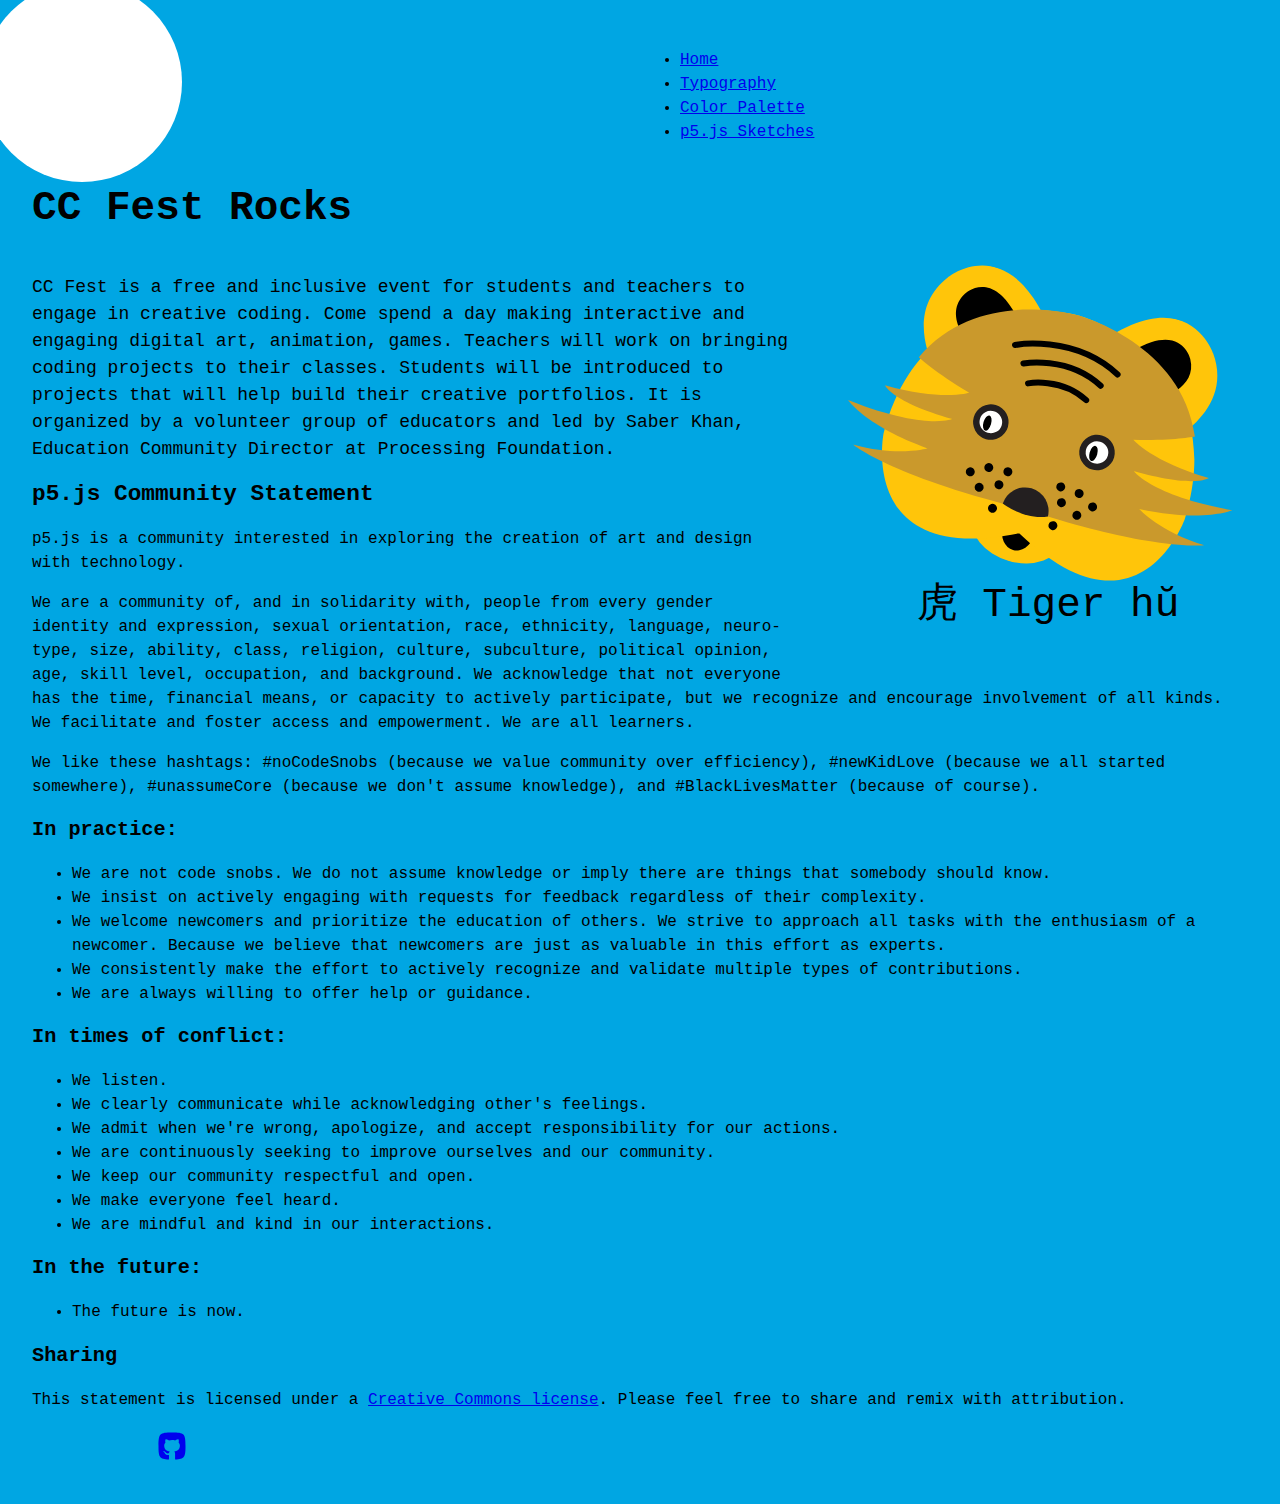
==== commit 967b59e0: "🕍🌶 Updated color page with Glitch" ====
--- a/index.html
+++ b/index.html
@@ -1,36 +1,33 @@
-<!doctype html>
+<!DOCTYPE html>
 
 <html lang="en">
-
   <head>
-    <meta charset="utf-8">
+    <meta charset="utf-8" />
     <meta name="viewport" content="width=device-width, initial-scale=1.0" />
-    <link rel="stylesheet" href="style.css">
+    <link rel="stylesheet" href="style.css" />
     <title>CC Fest</title>
 
     <style>
-    
       body {
         display: grid;
         grid-template-columns: 1fr;
-        grid-template-areas: 
+        grid-template-areas:
           "🐱"
           "🐈"
           "🎃"
           "🦶";
         min-height: 100vh;
-        min-width: 100vw;
         background-color: var(--color-blue);
       }
 
       @media (min-width: 30em) {
         body {
-        grid-template-columns: 1fr 4fr 1fr 2fr;
-        grid-template-areas: 
-          "🌝 . . 🐱"
-          ". 🐈 🐈 🐈"
-          ". 🎃 🎃 ."
-          "🦶 🦶 🦶 .";
+          grid-template-columns: 1fr 4fr 3fr 2fr;
+          grid-template-areas:
+            "🌝 . 🐱 🐱"
+            "🐈 🐈 🐈 ."
+            "🎃 🎃 🎃 🎃"
+            ". 🦶 🦶 🦶";
         }
       }
 
@@ -41,16 +38,15 @@
       .moon {
         grid-area: 🌝;
       }
-      
+
       nav {
         grid-area: 🐱;
       }
 
       main {
         grid-area: 🎃;
-       
-      }
-      
+      }
+
       footer {
         grid-area: 🦶;
       }
@@ -58,7 +54,7 @@
       .moon {
         width: 100px;
         height: 100px;
-        transform: scale(2.0);
+        transform: scale(2);
         z-index: -1;
         background-color: var(--color-white);
         border-radius: 50%;
@@ -67,11 +63,10 @@
 
       figure {
         float: right;
-        margin: 2em;
+        margin: 2em 0 3em 3em;
         shape-margin: 3em;
         /* shape-outside: circle(); */
         shape-outside: url(https://cdn.glitch.com/876953c2-09db-4226-b06b-2fb6fe7bff8a%2Ftiger.svg?v=1572201824160);
-      
       }
 
       figcaption {
@@ -82,11 +77,10 @@
       .tiger {
         width: 125px;
         animation: tiger-head 3s ease;
-        transform: rotate(14deg);
-        
-      }
-
-      @media (min-width: 30em)  {
+        transform: rotate(16deg);
+      }
+
+      @media (min-width: 30em) {
         .tiger {
           width: 400px;
         }
@@ -94,51 +88,47 @@
         figcaption {
           font-size: var(--font-size-display);
         }
-      }  
+      }
 
       @media (prefers-reduced-motion: reduce) {
         .moon {
-        animation: none;
+          animation: none;
         }
       }
 
       @keyframes moon-rise {
-      from {
-        opacity: 0;
-        transform: scale(0.4) translateX(0px) translateY(0px);
-        background-color: var(--color-tangerine);
-      }
-
-      to {
-        opacity: 1;
-        transform: scale(2.0) translateX(0px) translateY(0px);
-        background-color: var(--color-white);
-      }
+        from {
+          opacity: 0;
+          transform: scale(0.4) translateX(0px) translateY(0px);
+          background-color: var(--color-tangerine);
+        }
+
+        to {
+          opacity: 1;
+          transform: scale(2) translateX(0px) translateY(0px);
+          background-color: var(--color-white);
+        }
       }
 
       @keyframes tiger-head {
-      from {
-        transform: scale(0.4) rotate(0deg);
-      }
-
-      to {
-        transform: scale(1) rotate(14deg);
-        }
-      }
-      
-      
-    
+        from {
+          transform: scale(0.4) rotate(0deg);
+        }
+
+        to {
+          transform: scale(1) rotate(16deg);
+        }
+      }
     </style>
-
   </head>
 
   <body>
-   	<div class="moon" aria-hidden="true"></div>
-    
+    <div class="moon" aria-hidden="true"></div>
+
     <header>
       <h1>CC Fest Rocks</h1>
     </header>
-    
+
     <nav>
       <ul>
         <li><a href="index.html">Home</a></li>
@@ -149,115 +139,260 @@
     </nav>
 
     <main>
-        <figure>
-         
-            <svg class="tiger" data-name="tiger" xmlns="http://www.w3.org/2000/svg" viewBox="0 0 133.64 93.06">
-              <g class="ear-left">
-                <path class="ear-left-outer" d="M30.63,43.81s-23.1-18-9.72-36.26c0,0,15.91-22.75,40.08,10.74Z" fill="#ffc50a"/>
-                <path class="ear-left-inner" d="M34.23,27.22S22.55,20.3,27.77,11.4c0,0,6.15-11.07,19.16,2.76Z"/>
-              </g>
-              <g class="ear-right">
-                <path class="ear-right-outer" d="M103.32,43.81s23.09-18,9.71-36.26c0,0-15.91-22.75-40.07,10.74Z" fill="#ffc50a"/>
-                <path class="ear-right-inner" d="M99.71,27.22s11.69-6.92,6.47-15.82c0,0-6.16-11.07-19.17,2.76Z"/>
-              </g>
-              <ellipse cx="66.54" cy="81.77" rx="15.71" ry="11.3" fill="#ffc50a"/>
-              <ellipse class="tongue" cx="66.88" cy="82.83" rx="5.33" ry="6.33"/>
-              <path class="face-fur" d="M67.31,83.2c-48.9,25.67-52.74-19.62-52.74-19.62C13.51,7.22,66.9,7.83,66.9,7.83h-.54s53.89-.61,52.84,55.75c0,0-3,45.29-51.89,19.63Z" fill="#ffc50a"/>
-              <path class="face" d="M66.44,74.92c45,1.87,61.45-4.91,61.45-4.91-15,0-24.25-5.61-24.25-5.61,21.75-1.4,30-8.18,30-8.18-27.42,2.8-35.25-3.51-35.25-3.51,21.25,0,24.75-4.67,24.75-4.67-19.5,0-27.75-5.38-27.75-5.38,12.75-3.27,19.45-6.73,19.45-6.73-12.51-28.48-48-28.1-48-28.1h.06s-35.54-.38-48,28.1c0,0,6.7,3.46,19.45,6.73,0,0-8.25,5.38-27.75,5.38,0,0,3.5,4.67,24.75,4.67,0,0-7.83,6.31-35.25,3.51,0,0,8.25,6.78,30,8.18C30,64.4,20.75,70,5.75,70c0,0,15.75,6.78,60.75,4.91Z" fill="#ca992c"/>
-              <g class="stripes">
-                <path d="M48.64,23.16s17.91-9,35.67,0" fill="none" stroke="#000" stroke-linecap="round" stroke-miterlimit="10" stroke-width="2"/>
-                <path d="M53.05,28.33s13.48-6.77,26.86,0" fill="none" stroke="#000" stroke-linecap="round" stroke-miterlimit="10" stroke-width="2"/>
-                <path d="M56.37,34.29s10.15-5.1,20.22,0" fill="none" stroke="#000" stroke-linecap="round" stroke-miterlimit="10" stroke-width="2"/>
-              </g>
-              <g class="eye-left">
-                <circle class="pupil-left" cx="47.98" cy="50.12" r="5.94" fill="#231f20"/>
-                <ellipse class="sclera-left" cx="47.98" cy="50.12" rx="3.79" ry="3.74" fill="#fff"/>
-                <ellipse class="eyelid-left" cx="46.93" cy="50.76" rx="1.3" ry="2.63"/>
-              </g>
-              <path class="nose" d="M75,75.21a7.84,7.84,0,0,0-15.67,0S67.58,78.59,75,75.21Z" fill="#231f20"/>
-              <g class="whiskers-left">
-                <g>
-                  <circle cx="56.36" cy="69.51" r="1.5"/>
-                  <circle cx="58.03" cy="64.5" r="1.5"/>
-                  <circle cx="51.52" cy="64.92" r="1.5"/>
-                  <circle cx="50.24" cy="72.17" r="1.5"/>
-                  <circle cx="45.97" cy="68" r="1.5"/>
-                </g>
-                <circle cx="56.46" cy="77.67" r="1.5"/>
-              </g>
-              <g class="whiskers-right">
-                <circle cx="77.46" cy="77.67" r="1.5"/>
-                <g>
-                  <circle cx="78.08" cy="69.51" r="1.5"/>
-                  <circle cx="76.41" cy="64.5" r="1.5"/>
-                  <circle cx="82.92" cy="64.92" r="1.5"/>
-                  <circle cx="84.2" cy="72.17" r="1.5"/>
-                  <circle cx="88.47" cy="68" r="1.5"/>
-                </g>
-              </g>
-              <g class="eye-right">
-                <circle class="pupil-right" cx="84.88" cy="50.12" r="5.94" fill="#231f20"/>
-                <ellipse class="sclera-right" cx="84.88" cy="50.12" rx="3.79" ry="3.74" fill="#fff"/>
-                <ellipse class="eyelid-right" cx="83.82" cy="50.76" rx="1.3" ry="2.63"/>
-              </g>
-          </svg>
-    
-          <figcaption>虎 Tiger hŭ</figcaption>
-          </figure>
-        <p class="standfirst">CC Fest is a free and inclusive event for students and teachers to engage in creative coding. Come spend a day making interactive and engaging digital art, animation, games. Teachers will work on bringing coding  projects to their classes. Students will be introduced to projects that will help build their creative portfolios. It is organized by a volunteer group of educators and led by Saber Khan, Education Community Director at Processing Foundation. </p>
-
-        <h2 class="community-title">p5.js Community Statement </h2>
-        <p>p5.js is a community interested in exploring the creation of art and design with technology.</p>
-
-        <p>We are a community of, and in solidarity with, people from every gender identity and expression, sexual orientation, race, ethnicity, language, neuro-type, size, ability, class, religion, culture, subculture, political opinion, age, skill level, occupation, and background. We acknowledge that not everyone has the time, financial means, or capacity to actively participate, but we recognize and encourage involvement of all kinds. We facilitate and foster access and empowerment. We are all learners.
-        </p>
-        <p>We like these hashtags: #noCodeSnobs (because we value community over efficiency), #newKidLove (because we all started somewhere), #unassumeCore (because we don't assume knowledge), and #BlackLivesMatter (because of course).
-        </p>
-
-        <h3 id="in-practice">In practice:</h3>
-        <ul aria-labelledby="in-practice">
-          <li> We are not code snobs. We do not assume knowledge or imply there are things that somebody should know.  </li>
-          <li>We insist on actively engaging with requests for feedback regardless of their complexity. </li>
-          <li>We welcome newcomers and prioritize the education of others. We strive to approach all tasks with the enthusiasm of a newcomer. Because we believe that newcomers are just as valuable in this effort as experts. </li>
-          <li>We consistently make the effort to actively recognize and validate multiple types of contributions. </li>
-          <li>We are always willing to offer help or guidance. </li>
-        </ul>
-
-        <h3 id="in-conflict">In times of conflict:</h3>
-        <ul aria-labelledby="in-conflict">
-          <li>We listen.</li>
-          <li>We clearly communicate while acknowledging other's feelings.</li>
-          <li>We admit when we're wrong, apologize, and accept responsibility for our actions.</li>
-          <li>We are continuously seeking to improve ourselves and our community.</li>
-          <li>We keep our community respectful and open. </li>
-          <li>We make everyone feel heard.</li>
-          <li>We are mindful and kind in our interactions.</li>
-        </ul>
-
-        <h3 id="in-future">In the future:</h3>
-        <ul aria-labelledby="in-future">
-          <li>The future is now.</li>
-        </ul>
-
-        <h3 id="sharing">Sharing</h3>
-        <p>This statement is licensed under a <a href="https://creativecommons.org/licenses/by-sa/4.0/">Creative Commons license</a>. Please feel free to share and remix with attribution.</p>
-      
-        
+      <figure>
+        <svg
+          class="tiger"
+          data-name="tiger"
+          xmlns="http://www.w3.org/2000/svg"
+          viewBox="0 0 133.64 93.06"
+        >
+          <g class="ear-left">
+            <path
+              class="ear-left-outer"
+              d="M30.63,43.81s-23.1-18-9.72-36.26c0,0,15.91-22.75,40.08,10.74Z"
+              fill="#ffc50a"
+            />
+            <path
+              class="ear-left-inner"
+              d="M34.23,27.22S22.55,20.3,27.77,11.4c0,0,6.15-11.07,19.16,2.76Z"
+            />
+          </g>
+          <g class="ear-right">
+            <path
+              class="ear-right-outer"
+              d="M103.32,43.81s23.09-18,9.71-36.26c0,0-15.91-22.75-40.07,10.74Z"
+              fill="#ffc50a"
+            />
+            <path
+              class="ear-right-inner"
+              d="M99.71,27.22s11.69-6.92,6.47-15.82c0,0-6.16-11.07-19.17,2.76Z"
+            />
+          </g>
+          <ellipse cx="66.54" cy="81.77" rx="15.71" ry="11.3" fill="#ffc50a" />
+          <ellipse class="tongue" cx="66.88" cy="82.83" rx="5.33" ry="6.33" />
+          <path
+            class="face-fur"
+            d="M67.31,83.2c-48.9,25.67-52.74-19.62-52.74-19.62C13.51,7.22,66.9,7.83,66.9,7.83h-.54s53.89-.61,52.84,55.75c0,0-3,45.29-51.89,19.63Z"
+            fill="#ffc50a"
+          />
+          <path
+            class="face"
+            d="M66.44,74.92c45,1.87,61.45-4.91,61.45-4.91-15,0-24.25-5.61-24.25-5.61,21.75-1.4,30-8.18,30-8.18-27.42,2.8-35.25-3.51-35.25-3.51,21.25,0,24.75-4.67,24.75-4.67-19.5,0-27.75-5.38-27.75-5.38,12.75-3.27,19.45-6.73,19.45-6.73-12.51-28.48-48-28.1-48-28.1h.06s-35.54-.38-48,28.1c0,0,6.7,3.46,19.45,6.73,0,0-8.25,5.38-27.75,5.38,0,0,3.5,4.67,24.75,4.67,0,0-7.83,6.31-35.25,3.51,0,0,8.25,6.78,30,8.18C30,64.4,20.75,70,5.75,70c0,0,15.75,6.78,60.75,4.91Z"
+            fill="#ca992c"
+          />
+          <g class="stripes">
+            <path
+              d="M48.64,23.16s17.91-9,35.67,0"
+              fill="none"
+              stroke="#000"
+              stroke-linecap="round"
+              stroke-miterlimit="10"
+              stroke-width="2"
+            />
+            <path
+              d="M53.05,28.33s13.48-6.77,26.86,0"
+              fill="none"
+              stroke="#000"
+              stroke-linecap="round"
+              stroke-miterlimit="10"
+              stroke-width="2"
+            />
+            <path
+              d="M56.37,34.29s10.15-5.1,20.22,0"
+              fill="none"
+              stroke="#000"
+              stroke-linecap="round"
+              stroke-miterlimit="10"
+              stroke-width="2"
+            />
+          </g>
+          <g class="eye-left">
+            <circle
+              class="pupil-left"
+              cx="47.98"
+              cy="50.12"
+              r="5.94"
+              fill="#231f20"
+            />
+            <ellipse
+              class="sclera-left"
+              cx="47.98"
+              cy="50.12"
+              rx="3.79"
+              ry="3.74"
+              fill="#fff"
+            />
+            <ellipse
+              class="eyelid-left"
+              cx="46.93"
+              cy="50.76"
+              rx="1.3"
+              ry="2.63"
+            />
+          </g>
+          <path
+            class="nose"
+            d="M75,75.21a7.84,7.84,0,0,0-15.67,0S67.58,78.59,75,75.21Z"
+            fill="#231f20"
+          />
+          <g class="whiskers-left">
+            <g>
+              <circle cx="56.36" cy="69.51" r="1.5" />
+              <circle cx="58.03" cy="64.5" r="1.5" />
+              <circle cx="51.52" cy="64.92" r="1.5" />
+              <circle cx="50.24" cy="72.17" r="1.5" />
+              <circle cx="45.97" cy="68" r="1.5" />
+            </g>
+            <circle cx="56.46" cy="77.67" r="1.5" />
+          </g>
+          <g class="whiskers-right">
+            <circle cx="77.46" cy="77.67" r="1.5" />
+            <g>
+              <circle cx="78.08" cy="69.51" r="1.5" />
+              <circle cx="76.41" cy="64.5" r="1.5" />
+              <circle cx="82.92" cy="64.92" r="1.5" />
+              <circle cx="84.2" cy="72.17" r="1.5" />
+              <circle cx="88.47" cy="68" r="1.5" />
+            </g>
+          </g>
+          <g class="eye-right">
+            <circle
+              class="pupil-right"
+              cx="84.88"
+              cy="50.12"
+              r="5.94"
+              fill="#231f20"
+            />
+            <ellipse
+              class="sclera-right"
+              cx="84.88"
+              cy="50.12"
+              rx="3.79"
+              ry="3.74"
+              fill="#fff"
+            />
+            <ellipse
+              class="eyelid-right"
+              cx="83.82"
+              cy="50.76"
+              rx="1.3"
+              ry="2.63"
+            />
+          </g>
+        </svg>
+
+        <figcaption>虎 Tiger hŭ</figcaption>
+      </figure>
+      <p class="standfirst">
+        CC Fest is a free and inclusive event for students and teachers to
+        engage in creative coding. Come spend a day making interactive and
+        engaging digital art, animation, games. Teachers will work on bringing
+        coding projects to their classes. Students will be introduced to
+        projects that will help build their creative portfolios. It is organized
+        by a volunteer group of educators and led by Saber Khan, Education
+        Community Director at Processing Foundation.
+      </p>
+
+      <h2 class="community-title">p5.js Community Statement</h2>
+      <p>
+        p5.js is a community interested in exploring the creation of art and
+        design with technology.
+      </p>
+
+      <p>
+        We are a community of, and in solidarity with, people from every gender
+        identity and expression, sexual orientation, race, ethnicity, language,
+        neuro-type, size, ability, class, religion, culture, subculture,
+        political opinion, age, skill level, occupation, and background. We
+        acknowledge that not everyone has the time, financial means, or capacity
+        to actively participate, but we recognize and encourage involvement of
+        all kinds. We facilitate and foster access and empowerment. We are all
+        learners.
+      </p>
+      <p>
+        We like these hashtags: #noCodeSnobs (because we value community over
+        efficiency), #newKidLove (because we all started somewhere),
+        #unassumeCore (because we don't assume knowledge), and #BlackLivesMatter
+        (because of course).
+      </p>
+
+      <h3 id="in-practice">In practice:</h3>
+      <ul aria-labelledby="in-practice">
+        <li>
+          We are not code snobs. We do not assume knowledge or imply there are
+          things that somebody should know.
+        </li>
+        <li>
+          We insist on actively engaging with requests for feedback regardless
+          of their complexity.
+        </li>
+        <li>
+          We welcome newcomers and prioritize the education of others. We strive
+          to approach all tasks with the enthusiasm of a newcomer. Because we
+          believe that newcomers are just as valuable in this effort as experts.
+        </li>
+        <li>
+          We consistently make the effort to actively recognize and validate
+          multiple types of contributions.
+        </li>
+        <li>We are always willing to offer help or guidance.</li>
+      </ul>
+
+      <h3 id="in-conflict">In times of conflict:</h3>
+      <ul aria-labelledby="in-conflict">
+        <li>We listen.</li>
+        <li>We clearly communicate while acknowledging other's feelings.</li>
+        <li>
+          We admit when we're wrong, apologize, and accept responsibility for
+          our actions.
+        </li>
+        <li>
+          We are continuously seeking to improve ourselves and our community.
+        </li>
+        <li>We keep our community respectful and open.</li>
+        <li>We make everyone feel heard.</li>
+        <li>We are mindful and kind in our interactions.</li>
+      </ul>
+
+      <h3 id="in-future">In the future:</h3>
+      <ul aria-labelledby="in-future">
+        <li>The future is now.</li>
+      </ul>
+
+      <h3 id="sharing">Sharing</h3>
+      <p>
+        This statement is licensed under a
+        <a href="https://creativecommons.org/licenses/by-sa/4.0/"
+          >Creative Commons license</a
+        >. Please feel free to share and remix with attribution.
+      </p>
     </main>
-    
-    
+
     <footer>
-        <a href="https://github.com/scottgruber/ccfest-rocks-la">
-        <svg xmlns="http://www.w3.org/2000/svg" width="36" height="36" fill="currentColor" fill-rule="evenodd" stroke-linejoin="round" stroke-miterlimit="1.414" aria-label="github" clip-rule="evenodd" viewBox="0 0 32 32">
-          <path d="M18.837 27.966C27.179 27.725 28 25.969 28 16 28 5 27 4 16 4S4 5 4 16c0 9.995.826 11.734 9.228 11.968a.503.503 0 00.1-.321c0-.25-.01-2.816-.015-3.699-3.037.639-3.678-1.419-3.678-1.419-.497-1.222-1.213-1.548-1.213-1.548-.991-.656.075-.643.075-.643 1.096.075 1.673 1.091 1.673 1.091.974 1.617 2.556 1.15 3.178.879.099-.683.381-1.15.693-1.414-2.425-.267-4.974-1.175-4.974-5.23 0-1.155.426-2.099 1.124-2.839-.113-.268-.487-1.344.107-2.8 0 0 .917-.285 3.003 1.084a10.755 10.755 0 012.734-.356c.927.004 1.861.121 2.734.356 2.085-1.369 3-1.084 3-1.084.596 1.456.221 2.532.108 2.8.7.74 1.123 1.684 1.123 2.839 0 4.065-2.553 4.96-4.986 5.221.392.327.741.973.741 1.96a1298.915 1298.915 0 01-.013 4.802c0 .109.029.224.095.319z"/>
+      <a href="https://github.com/scottgruber/ccfest-rocks-la">
+        <svg
+          xmlns="http://www.w3.org/2000/svg"
+          width="36"
+          height="36"
+          fill="currentColor"
+          fill-rule="evenodd"
+          stroke-linejoin="round"
+          stroke-miterlimit="1.414"
+          aria-label="github"
+          clip-rule="evenodd"
+          viewBox="0 0 32 32"
+        >
+          <path
+            d="M18.837 27.966C27.179 27.725 28 25.969 28 16 28 5 27 4 16 4S4 5 4 16c0 9.995.826 11.734 9.228 11.968a.503.503 0 00.1-.321c0-.25-.01-2.816-.015-3.699-3.037.639-3.678-1.419-3.678-1.419-.497-1.222-1.213-1.548-1.213-1.548-.991-.656.075-.643.075-.643 1.096.075 1.673 1.091 1.673 1.091.974 1.617 2.556 1.15 3.178.879.099-.683.381-1.15.693-1.414-2.425-.267-4.974-1.175-4.974-5.23 0-1.155.426-2.099 1.124-2.839-.113-.268-.487-1.344.107-2.8 0 0 .917-.285 3.003 1.084a10.755 10.755 0 012.734-.356c.927.004 1.861.121 2.734.356 2.085-1.369 3-1.084 3-1.084.596 1.456.221 2.532.108 2.8.7.74 1.123 1.684 1.123 2.839 0 4.065-2.553 4.96-4.986 5.221.392.327.741.973.741 1.96a1298.915 1298.915 0 01-.013 4.802c0 .109.029.224.095.319z"
+          />
         </svg>
       </a>
-      
-        <a href="https://glitch.com/~ccfest-rocks-la">
-        <img src="https://cdn.glitch.com/876953c2-09db-4226-b06b-2fb6fe7bff8a%2Fglitch-logo-day.svg?v=1572204548844" style="width: 36px;height: auto;" alt="glitch project page">    
-        </a>
-      
+
+      <!-- ✂️ Copy this script to your project's view: -->
+      <script src="https://button.glitch.me/button.js"></script>
+      <!-- ✂️ Copy this to wherever you want the button to show: -->
+      <div class="glitchButton position-y-top"></div>
+
     </footer>
   </body>
-
-</html>+</html>
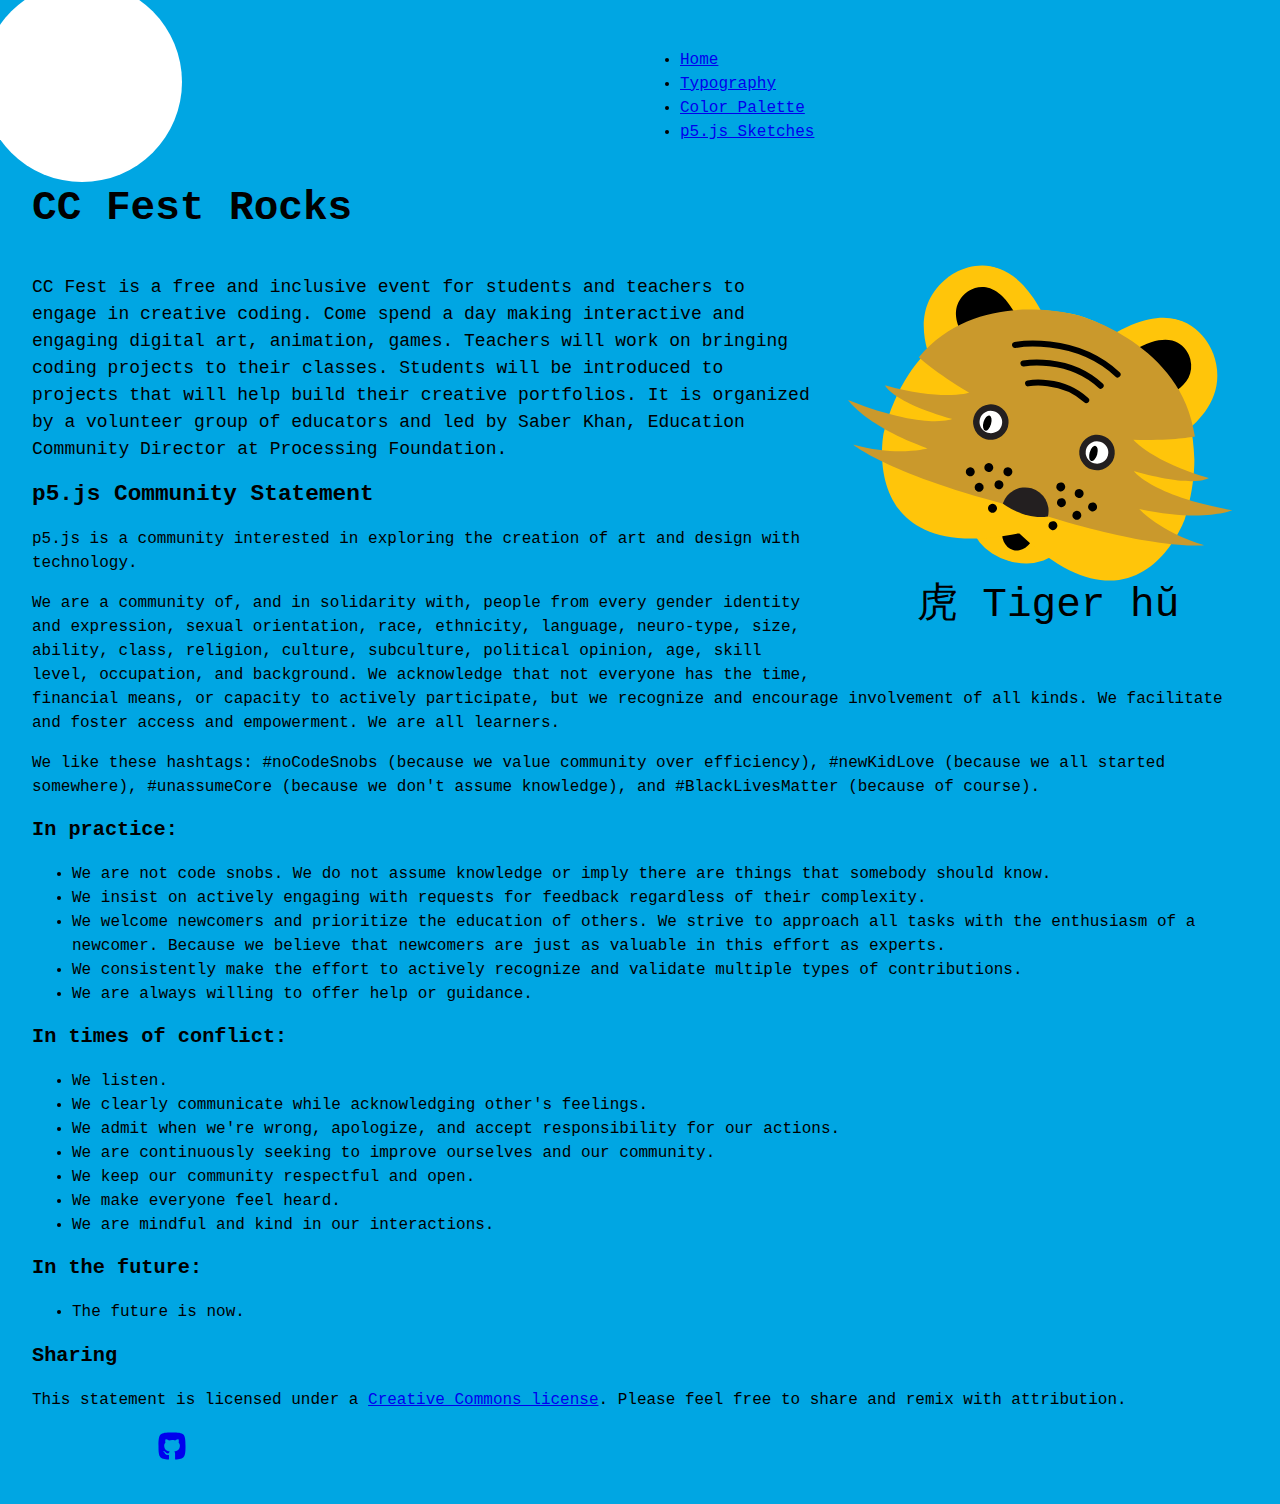
==== commit 199acc6d: "🏐🏛 Updated with Glitch increase min-width on mq" ====
--- a/index.html
+++ b/index.html
@@ -20,7 +20,7 @@
         background-color: var(--color-blue);
       }
 
-      @media (min-width: 30em) {
+      @media (min-width: 48em) {
         body {
           grid-template-columns: 1fr 4fr 3fr 2fr;
           grid-template-areas:
@@ -63,7 +63,7 @@
 
       figure {
         float: right;
-        margin: 2em 0 3em 3em;
+        margin: 2em 0 3em 2em;
         shape-margin: 3em;
         /* shape-outside: circle(); */
         shape-outside: url(https://cdn.glitch.com/876953c2-09db-4226-b06b-2fb6fe7bff8a%2Ftiger.svg?v=1572201824160);
@@ -80,7 +80,7 @@
         transform: rotate(16deg);
       }
 
-      @media (min-width: 30em) {
+      @media (min-width: 48em) {
         .tiger {
           width: 400px;
         }
--- a/style.css
+++ b/style.css
@@ -1,7 +1,6 @@
 @charset "UTF-8";
 
 :root {
-
   --color-blue: #00a6e3;
   --color-lilac: #e8e8e8;
   --color-electric-blue: #0096db;
@@ -22,13 +21,15 @@
   --color-black-20: #ccc;
   --color-black-10: #e6e6e6;
   --color-white: #fff;
-  
-  --font-family-alt: 'Nunito', Helvetica, Arial, sans-serif;
+
+  --font-family-alt: "Nunito", Helvetica, Arial, sans-serif;
   --font-family: var(--font-family-mono);
   --font-family-display: var(--font-family-mono);
-  --font-family-system: -apple-system, BlinkMacSystemFont, "helvetica neue", helvetica, Ubuntu, roboto, noto, segoe ui, arial, sans-serif;
-  --font-family-mono: Menlo, Consolas, Monaco, "Liberation Mono", "Lucida Console", monospace;
-  
+  --font-family-system: -apple-system, BlinkMacSystemFont, "helvetica neue",
+    helvetica, Ubuntu, roboto, noto, segoe ui, arial, sans-serif;
+  --font-family-mono: Menlo, Consolas, Monaco, "Liberation Mono",
+    "Lucida Console", monospace;
+
   --font-weight-thin: 200;
   --font-weight-light: 300;
   --font-weight: 400;
@@ -37,7 +38,7 @@
   --font-weight-bold: 700;
   --font-weight-xbold: 800;
   --font-weight-black: 900;
-  
+
   /* Type scale  major second */
   --text-scale-ratio: 1.125;
 
@@ -56,36 +57,34 @@
   --font-size-small: 0.889rem;
   --font-size-x-small: 0.79rem;
 
-  
   --line-height-text: 1.5;
   --line-height-display: 1.125;
   --line-height-alt: 1.25;
   --line-height: 1;
-  
-  --border-radius-x-small: .25rem;
-  --border-radius-small: .5rem;
-  --border-radius-medium: .75rem;
+
+  --border-radius-x-small: 0.25rem;
+  --border-radius-small: 0.5rem;
+  --border-radius-medium: 0.75rem;
   --border-radius-large: 1rem;
   --border-radius-circle: 50%;
-  
 
   --border-width-hairline: 1px;
   --border-width-thin: 2px;
   --border-width-thick: 4px;
   --border: var(--border-width-hairline) solid var(--blue);
   --border-thick-gold: var(--border-width-thick) solid var(--gold);
-    
+
   --max-width: 90rem;
   --min-width: 60rem;
-  --spacing-x-small: .25rem;
-  --spacing-small: .5rem;
-  --spacing: .75rem;
+  --spacing-x-small: 0.25rem;
+  --spacing-small: 0.5rem;
+  --spacing: 0.75rem;
   --spacing-medium: 1rem;
   --spacing-large: 1.5rem;
-  --spacing-xx-small: .125rem;
+  --spacing-xx-small: 0.125rem;
   --spacing-x-large: 2rem;
   --spacing-xx-large: 3rem;
-  
+
   --bp-x-small: 18.75em;
   --bp-small: 30em;
   --bp-medium: 48em;
@@ -114,7 +113,6 @@
   min-height: 100vh;
   scroll-behavior: smooth;
   text-rendering: optimizeSpeed;
-  
 }
 
 h1,
@@ -181,7 +179,7 @@
   max-width: 100%;
   display: block;
 }
-   
+
 small {
   font-size: var(--font-size-x-small);
 }
@@ -208,43 +206,4 @@
   }
 }
 
-.type-sample {
-  font-size: var(--font-size-display);
-}
-
-
-.thin {
-  font-weight: var(--font-weight-thin);
-}
-
-.light {
-  font-weight: var(--font-weight-light);
-}
-
-.regular {
-  font-weight: var(--font-weight);
-}
-
-.medium {
-  font-weight: var(--font-weight-medium);
-}
-
-.semi-bold {
-  font-weight: var(--font-weight-semi-bold);
-}
-
-.bold {
-  font-weight: var(--font-weight-bold);
-}
-
-.xbold {
-  font-weight: var(--font-weight-xbold);
-}
-
-.black {
-  font-weight: var(--font-weight-black);
-}
-
-.italic {
-  font-style: italic;
-}
+
